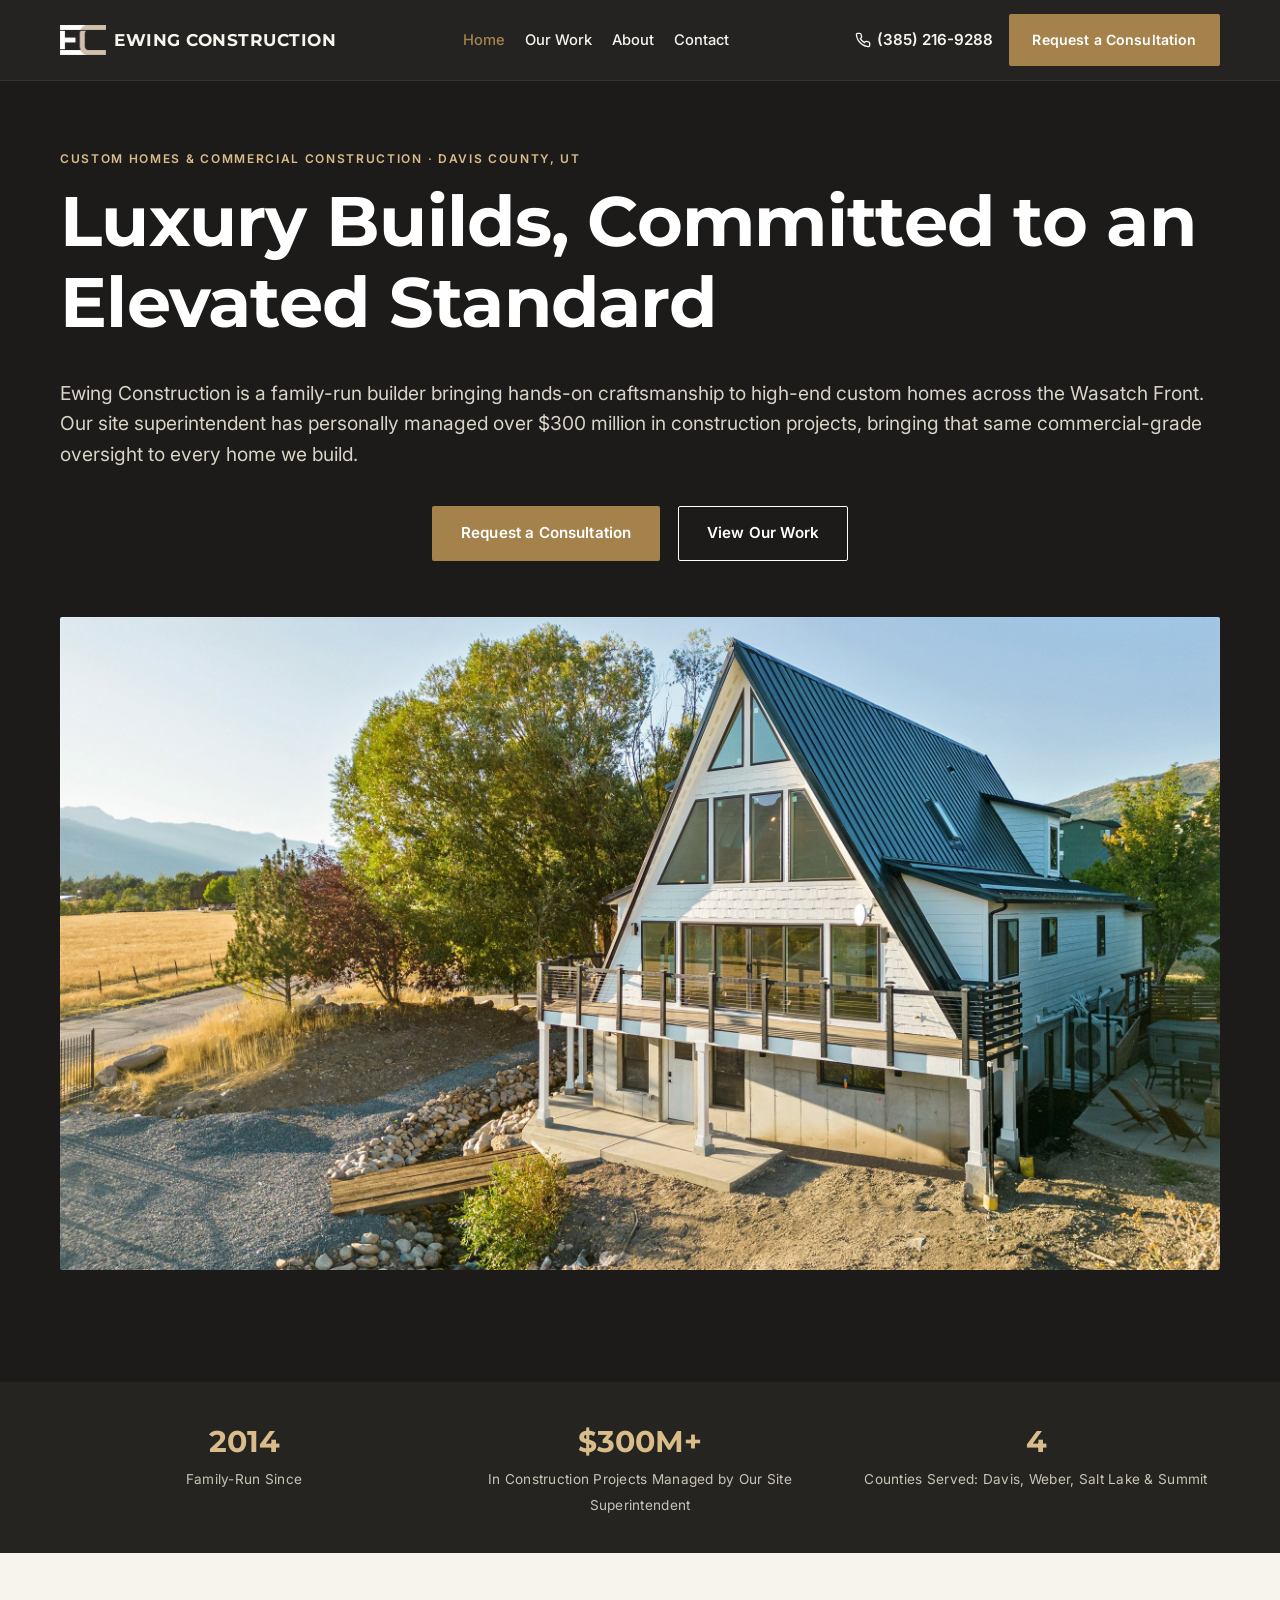
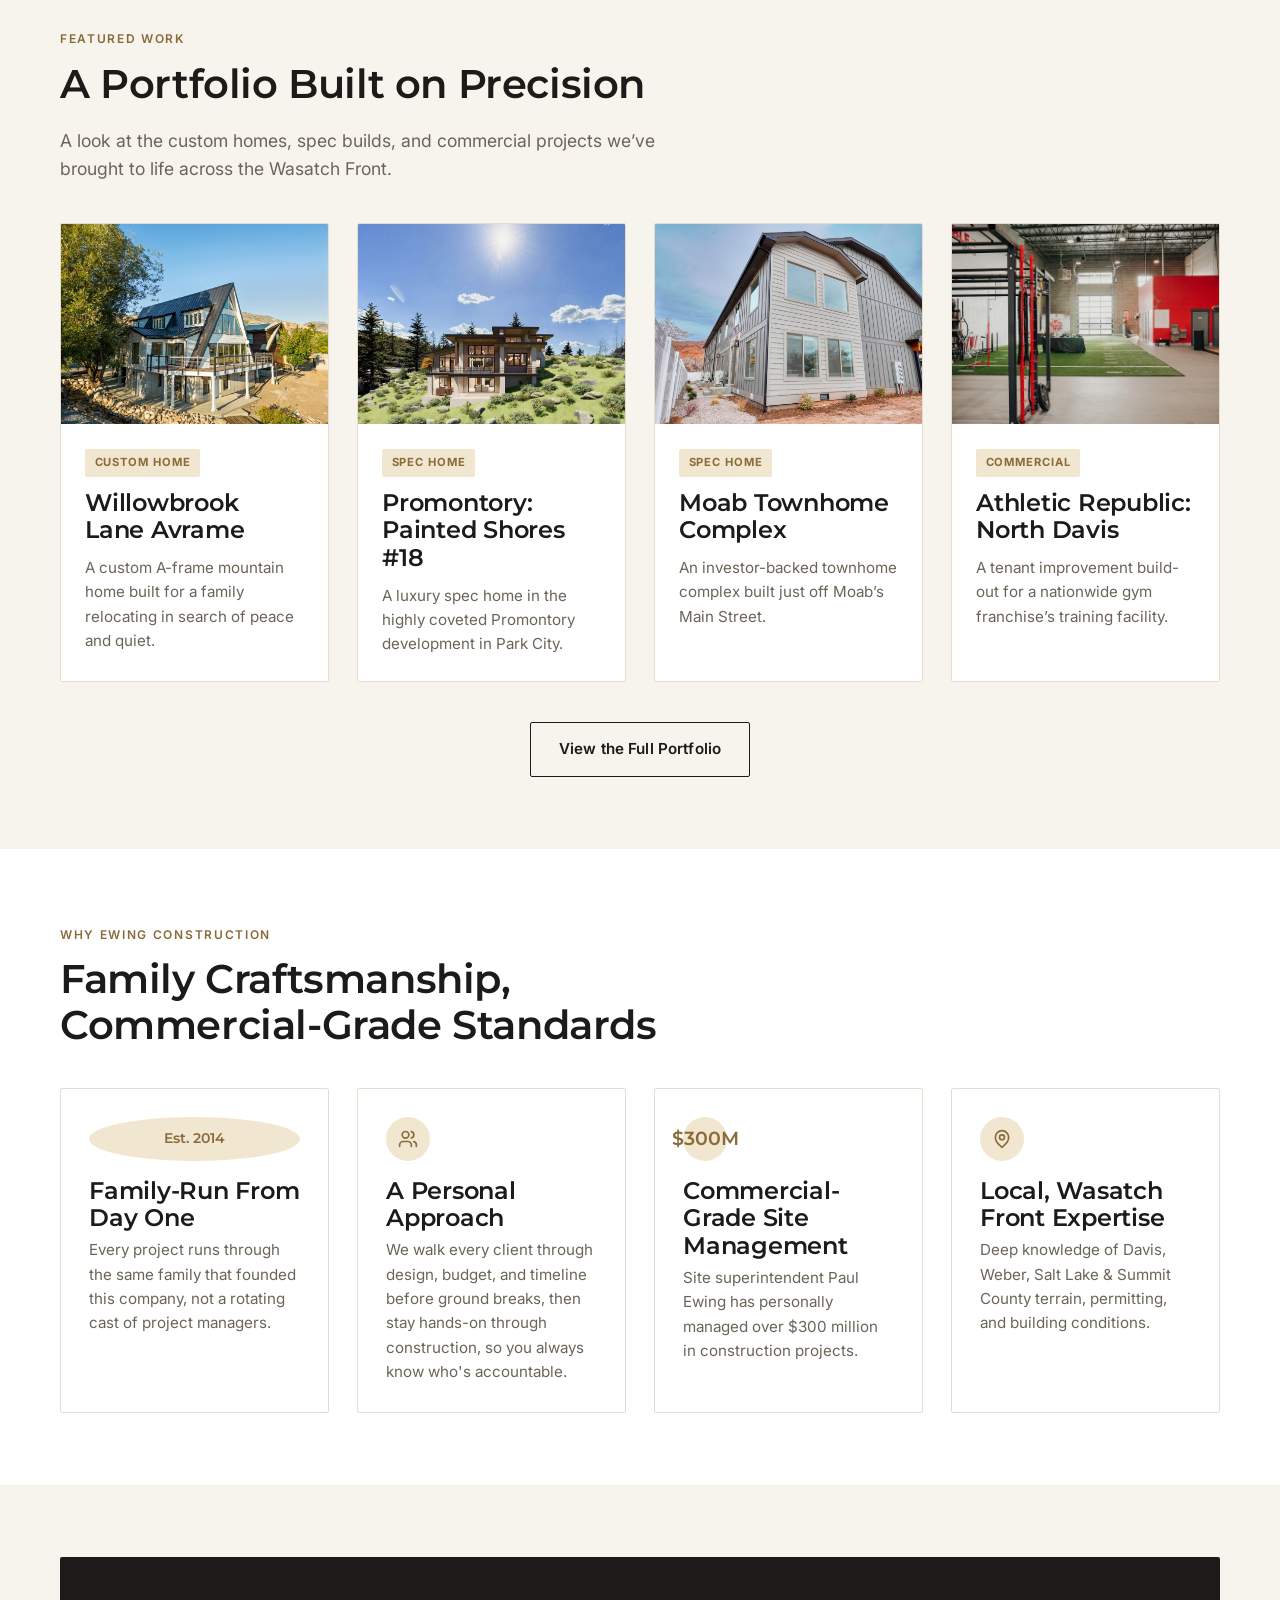
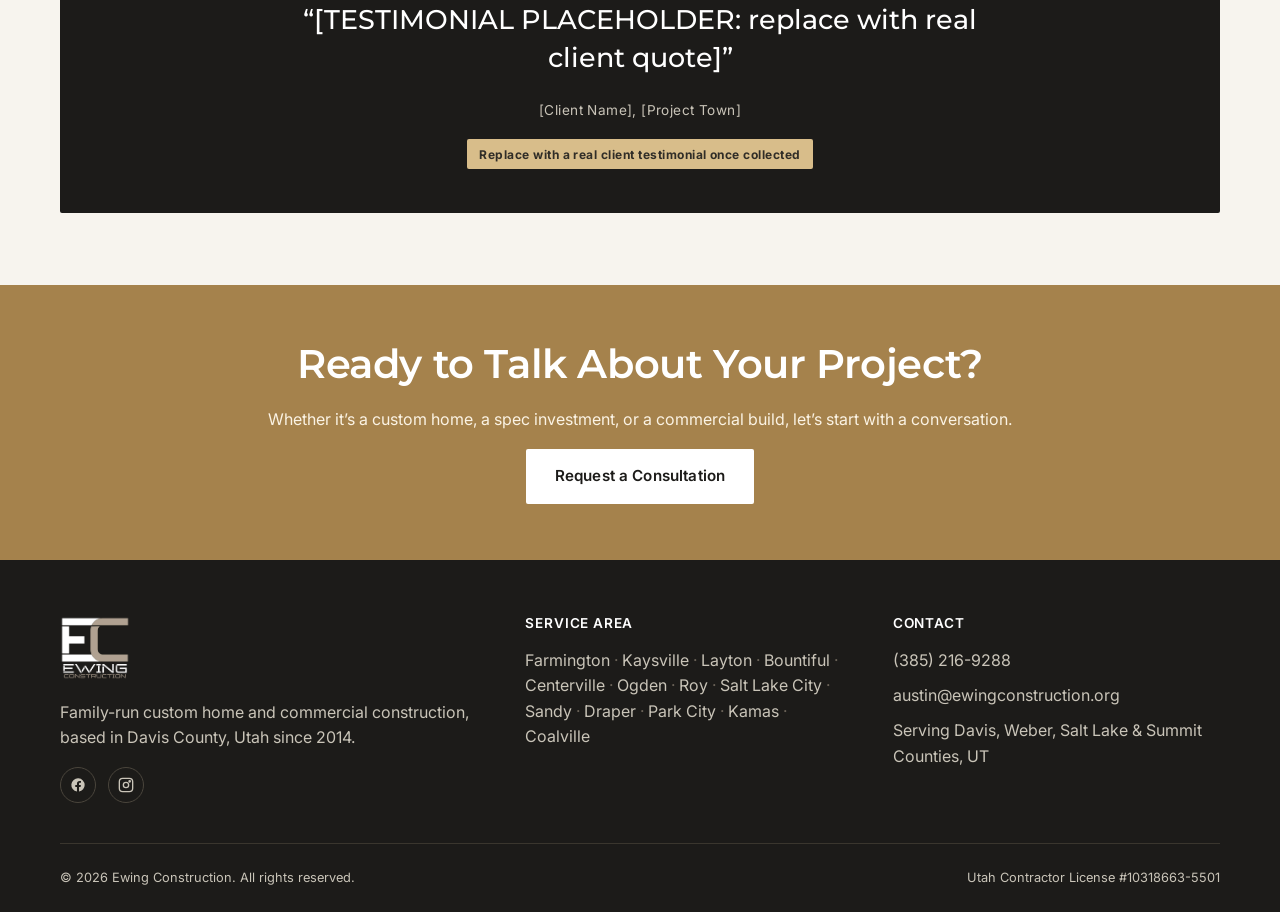
==== index.html @ c8178cc2 "Update homepage hero copy and "Why Ewing Construction" tile icons - Rewrite hero paragraph to lead w" ====
<!doctype html>
<html lang="en">
<head>
<meta charset="UTF-8">
<meta name="viewport" content="width=device-width, initial-scale=1.0">
<title>Custom Luxury Home Builder in Davis &amp; Summit County, UT | Ewing Construction</title>
<meta name="description" content="Ewing Construction is a family-run custom home and commercial builder serving Davis, Weber, Salt Lake &amp; Summit County, Utah. Led by Austin Ewing, with $300M+ in construction project management experience on our team.">
<link rel="icon" type="image/png" href="images/favicon-32.png">
<link rel="apple-touch-icon" href="images/apple-touch-icon.png">
<link rel="preconnect" href="https://fonts.googleapis.com">
<link rel="preconnect" href="https://fonts.gstatic.com" crossorigin>
<link href="https://fonts.googleapis.com/css2?family=Montserrat:wght@500;600;700&family=Inter:wght@400;500;600;700&display=swap" rel="stylesheet">
<link rel="stylesheet" href="css/style.css">
</head>
<body>

<header class="site-header">
  <div class="header-inner">
    <a href="index.html" class="logo"><span class="logo-icon"><img src="images/logo-icon-transparent.png" alt=""></span><span class="logo-text">EWING <span class="accent">CONSTRUCTION</span></span></a>
    <nav class="main-nav" aria-label="Primary">
      <ul>
        <li><a href="index.html" aria-current="page">Home</a></li>
        <li><a href="portfolio.html">Our Work</a></li>
        <li><a href="about.html">About</a></li>
        <li><a href="contact.html">Contact</a></li>
      </ul>
    </nav>
    <div class="header-actions">
      <a class="header-phone" href="tel:+13852169288">
        <svg width="16" height="16" viewBox="0 0 24 24" fill="none" stroke="currentColor" stroke-width="2"><path d="M22 16.92v3a2 2 0 0 1-2.18 2 19.79 19.79 0 0 1-8.63-3.07 19.5 19.5 0 0 1-6-6 19.79 19.79 0 0 1-3.07-8.67A2 2 0 0 1 4.11 2h3a2 2 0 0 1 2 1.72c.127.96.362 1.903.7 2.81a2 2 0 0 1-.45 2.11L8.09 9.91a16 16 0 0 0 6 6l1.27-1.27a2 2 0 0 1 2.11-.45c.907.338 1.85.573 2.81.7A2 2 0 0 1 22 16.92z"/></svg>
        (385) 216-9288
      </a>
      <a href="contact.html" class="btn btn-primary">Request a Consultation</a>
      <button class="nav-toggle" aria-label="Toggle menu" aria-expanded="false"><span></span></button>
    </div>
  </div>
  <nav class="mobile-nav" aria-label="Mobile">
    <a href="index.html">Home</a>
    <a href="portfolio.html">Our Work</a>
    <a href="about.html">About</a>
    <a href="contact.html">Contact</a>
    <a class="mobile-phone" href="tel:+13852169288">(385) 216-9288</a>
    <a href="contact.html" class="btn btn-primary btn-block">Request a Consultation</a>
  </nav>
</header>

<main>

  <!-- Hero -->
  <section class="hero" style="padding-top:0;">
    <div class="container hero-content">
      <span class="eyebrow">Custom Homes &amp; Commercial Construction · Davis County, UT</span>
      <h1>Luxury Builds, Committed to an Elevated Standard</h1>
      <p class="lede">Ewing Construction is a family-run builder bringing hands-on craftsmanship to high-end custom homes across the Wasatch Front. Our site superintendent has personally managed over $300 million in construction projects, bringing that same commercial-grade oversight to every home we build.</p>
      <div class="hero-ctas">
        <a href="contact.html" class="btn btn-primary">Request a Consultation</a>
        <a href="portfolio.html" class="btn btn-outline" style="color:#fff;">View Our Work</a>
      </div>
    </div>
    <div class="container" style="padding-bottom:2.5rem;">
      <img class="hero-photo" src="images/hero-eden-avrame.jpg" alt="Custom Avrame A-frame mountain home at golden hour in Eden, Utah, built by Ewing Construction">
    </div>
  </section>

  <!-- Trust bar -->
  <section class="trust-bar" style="padding:2.25rem 0;">
    <div class="container trust-grid">
      <div class="trust-item">
        <span class="num">2014</span>
        <span class="label">Family-Run Since</span>
      </div>
      <div class="trust-item">
        <span class="num">$300M+</span>
        <span class="label">In Construction Projects Managed by Our Site Superintendent</span>
      </div>
      <div class="trust-item">
        <span class="num">4</span>
        <span class="label">Counties Served: Davis, Weber, Salt Lake &amp; Summit</span>
      </div>
    </div>
  </section>

  <!-- Featured Portfolio -->
  <section>
    <div class="container">
      <div class="section-head">
        <span class="eyebrow">Featured Work</span>
        <h2>A Portfolio Built on Precision</h2>
        <p class="lede">A look at the custom homes, spec builds, and commercial projects we&rsquo;ve brought to life across the Wasatch Front.</p>
      </div>
      <div class="grid grid-4">
        <article class="project-card">
          <img class="project-photo" src="images/portfolio/eden-avrame/cover.jpg" alt="Custom Avrame A-frame mountain home exterior in Eden, Utah">
          <div class="project-card-body">
            <span class="project-tag">Custom Home</span>
            <h3>Willowbrook Lane Avrame</h3>
            <p>A custom A-frame mountain home built for a family relocating in search of peace and quiet.</p>
          </div>
        </article>
        <article class="project-card">
          <img class="project-photo" src="images/portfolio/painted-shores/cover.jpg" alt="Luxury spec home exterior rendering in the Promontory development, Park City, Utah">
          <div class="project-card-body">
            <span class="project-tag">Spec Home</span>
            <h3>Promontory: Painted Shores #18</h3>
            <p>A luxury spec home in the highly coveted Promontory development in Park City.</p>
          </div>
        </article>
        <article class="project-card">
          <img class="project-photo" src="images/portfolio/moab-townhomes/cover.jpg" alt="Moab Townhome Complex exterior with red rock backdrop in Moab, Utah">
          <div class="project-card-body">
            <span class="project-tag">Spec Home</span>
            <h3>Moab Townhome Complex</h3>
            <p>An investor-backed townhome complex built just off Moab&rsquo;s Main Street.</p>
          </div>
        </article>
        <article class="project-card">
          <img class="project-photo" src="images/portfolio/athletic-republic-north-davis/cover.jpg" alt="Athletic Republic North Davis indoor turf training field in Clearfield, Utah">
          <div class="project-card-body">
            <span class="project-tag">Commercial</span>
            <h3>Athletic Republic: North Davis</h3>
            <p>A tenant improvement build-out for a nationwide gym franchise&rsquo;s training facility.</p>
          </div>
        </article>
      </div>
      <div class="text-center" style="margin-top:2.5rem;">
        <a href="portfolio.html" class="btn btn-outline">View the Full Portfolio</a>
      </div>
    </div>
  </section>

  <!-- Why choose us -->
  <section class="section-alt">
    <div class="container">
      <div class="section-head">
        <span class="eyebrow">Why Ewing Construction</span>
        <h2>Family Craftsmanship, Commercial-Grade Standards</h2>
      </div>
      <div class="grid grid-4">
        <div class="feature-item">
          <div class="icon icon-pill">Est. 2014</div>
          <h3>Family-Run From Day One</h3>
          <p>Every project runs through the same family that founded this company, not a rotating cast of project managers.</p>
        </div>
        <div class="feature-item">
          <div class="icon"><svg width="20" height="20" viewBox="0 0 24 24" fill="none" stroke="currentColor" stroke-width="2" stroke-linecap="round" stroke-linejoin="round"><path d="M16 21v-2a4 4 0 0 0-4-4H6a4 4 0 0 0-4 4v2"/><circle cx="9" cy="7" r="4"/><path d="M22 21v-2a4 4 0 0 0-3-3.87"/><path d="M16 3.13a4 4 0 0 1 0 7.75"/></svg></div>
          <h3>A Personal Approach</h3>
          <p>We walk every client through design, budget, and timeline before ground breaks, then stay hands-on through construction, so you always know who's accountable.</p>
        </div>
        <div class="feature-item">
          <div class="icon">$300M</div>
          <h3>Commercial-Grade Site Management</h3>
          <p>Site superintendent Paul Ewing has personally managed over $300 million in construction projects.</p>
        </div>
        <div class="feature-item">
          <div class="icon"><svg width="20" height="20" viewBox="0 0 24 24" fill="none" stroke="currentColor" stroke-width="2" stroke-linecap="round" stroke-linejoin="round"><path d="M20 10c0 6-8 12-8 12s-8-6-8-12a8 8 0 0 1 16 0z"/><circle cx="12" cy="10" r="3"/></svg></div>
          <h3>Local, Wasatch Front Expertise</h3>
          <p>Deep knowledge of Davis, Weber, Salt Lake &amp; Summit County terrain, permitting, and building conditions.</p>
        </div>
      </div>
    </div>
  </section>

  <!-- Testimonial -->
  <section>
    <div class="container">
      <div class="testimonial">
        <blockquote>&ldquo;[TESTIMONIAL PLACEHOLDER: replace with real client quote]&rdquo;</blockquote>
        <cite>[Client Name], [Project Town]</cite>
        <div><span class="placeholder-note">Replace with a real client testimonial once collected</span></div>
      </div>
    </div>
  </section>

  <!-- CTA band -->
  <section class="cta-band">
    <div class="container">
      <h2>Ready to Talk About Your Project?</h2>
      <p>Whether it&rsquo;s a custom home, a spec investment, or a commercial build, let&rsquo;s start with a conversation.</p>
      <a href="contact.html" class="btn btn-light">Request a Consultation</a>
    </div>
  </section>

</main>

<footer class="site-footer">
  <div class="container">
    <div class="footer-grid">
      <div>
        <a href="index.html" class="footer-logo footer-logo-img"><img src="images/logo-transparent.png" alt="Ewing Construction"></a>
        <p>Family-run custom home and commercial construction, based in Davis County, Utah since 2014.</p>
        <!-- PLACEHOLDER: replace # with real social profile URLs -->
        <div class="footer-social">
          <a href="#" aria-label="Ewing Construction on Facebook">
            <svg width="16" height="16" viewBox="0 0 24 24" fill="currentColor"><path d="M22 12a10 10 0 1 0-11.56 9.88v-6.99H7.9V12h2.54V9.8c0-2.5 1.49-3.89 3.78-3.89 1.1 0 2.24.2 2.24.2v2.46h-1.26c-1.24 0-1.63.77-1.63 1.56V12h2.78l-.44 2.89h-2.34v6.99A10 10 0 0 0 22 12z"/></svg>
          </a>
          <a href="#" aria-label="Ewing Construction on Instagram">
            <svg width="16" height="16" viewBox="0 0 24 24" fill="none" stroke="currentColor" stroke-width="2"><rect x="2" y="2" width="20" height="20" rx="5"/><circle cx="12" cy="12" r="4"/><circle cx="17.5" cy="6.5" r="1"/></svg>
          </a>
        </div>
      </div>
      <div>
        <h4>Service Area</h4>
        <ul class="footer-service-areas">
          <li>Farmington</li><li>Kaysville</li><li>Layton</li><li>Bountiful</li><li>Centerville</li><li>Ogden</li><li>Roy</li><li>Salt Lake City</li><li>Sandy</li><li>Draper</li><li>Park City</li><li>Kamas</li><li>Coalville</li>
        </ul>
      </div>
      <div>
        <h4>Contact</h4>
        <ul class="footer-links">
          <li><a href="tel:+13852169288">(385) 216-9288</a></li>
          <li><a href="mailto:austin@ewingconstruction.org">austin@ewingconstruction.org</a></li>
          <li>Serving Davis, Weber, Salt Lake &amp; Summit Counties, UT</li>
        </ul>
      </div>
    </div>
    <div class="footer-bottom">
      <span>&copy; <span data-current-year>2026</span> Ewing Construction. All rights reserved.</span>
      <span>Utah Contractor License #10318663-5501</span>
    </div>
  </div>
</footer>

<script src="js/main.js"></script>
</body>
</html>
---- css/style.css ----
/* ==========================================================================
   Ewing Construction: Shared Stylesheet
   Mobile-first, no framework, CSS custom properties for theming.
   ========================================================================== */

:root {
  --color-charcoal: #1c1b19;
  --color-charcoal-soft: #262420;
  --color-cream: #f7f4ee;
  --color-cream-dark: #efe9df;
  --color-white: #ffffff;
  --color-text: #2b2a26;
  --color-text-light: #6b6459;
  --color-accent: #a5824c;
  --color-accent-dark: #8a6b3a;
  --color-border: #e3ddd0;

  --font-display: "Montserrat", -apple-system, BlinkMacSystemFont, "Segoe UI", sans-serif;
  --font-body: "Inter", -apple-system, BlinkMacSystemFont, "Segoe UI", sans-serif;

  --max-width: 1200px;
  --radius: 2px;
  --shadow-sm: 0 1px 3px rgba(28, 27, 25, 0.08);
  --shadow-md: 0 8px 24px rgba(28, 27, 25, 0.12);
  --transition: 200ms ease;
}

/* ---- Reset ---- */
*, *::before, *::after { box-sizing: border-box; }
html { scroll-behavior: smooth; }
body {
  margin: 0;
  font-family: var(--font-body);
  color: var(--color-text);
  background: var(--color-cream);
  line-height: 1.6;
  -webkit-font-smoothing: antialiased;
}
img { max-width: 100%; display: block; }
a { color: inherit; text-decoration: none; }
ul { margin: 0; padding: 0; list-style: none; }
h1, h2, h3, h4 {
  font-family: var(--font-display);
  font-weight: 600;
  line-height: 1.15;
  margin: 0 0 0.5em;
  color: var(--color-charcoal);
  letter-spacing: -0.01em;
}
h1 { font-size: clamp(2.1rem, 5vw + 1rem, 3.6rem); font-weight: 700; }
h2 { font-size: clamp(1.7rem, 3vw + 1rem, 2.5rem); }
h3 { font-size: clamp(1.2rem, 1.5vw + 1rem, 1.5rem); }
p { margin: 0 0 1em; }
.container {
  max-width: var(--max-width);
  margin: 0 auto;
  padding: 0 1.25rem;
}
section { padding: 4.5rem 0; }
@media (max-width: 640px) {
  section { padding: 3rem 0; }
}
.eyebrow {
  display: inline-block;
  font-family: var(--font-body);
  font-size: 0.75rem;
  font-weight: 600;
  letter-spacing: 0.14em;
  text-transform: uppercase;
  color: var(--color-accent-dark);
  margin-bottom: 0.75rem;
}
.section-head { max-width: 640px; margin-bottom: 2.5rem; }
.section-head.center { margin-left: auto; margin-right: auto; text-align: center; }
.lede { font-size: 1.1rem; color: var(--color-text-light); }

/* ---- Buttons ---- */
.btn {
  display: inline-flex;
  align-items: center;
  justify-content: center;
  gap: 0.5rem;
  padding: 0.9rem 1.75rem;
  border-radius: var(--radius);
  font-family: var(--font-body);
  font-weight: 600;
  font-size: 0.95rem;
  letter-spacing: 0.01em;
  border: 1px solid transparent;
  cursor: pointer;
  white-space: nowrap;
  transition: background var(--transition), color var(--transition), border-color var(--transition), transform var(--transition);
}
.btn-primary {
  background: var(--color-accent);
  color: var(--color-white);
}
.btn-primary:hover { background: var(--color-accent-dark); }
.btn-outline {
  background: transparent;
  border-color: currentColor;
  color: var(--color-charcoal);
}
.btn-outline:hover { background: var(--color-charcoal); color: var(--color-white); }
.btn-light {
  background: var(--color-white);
  color: var(--color-charcoal);
}
.btn-light:hover { background: var(--color-cream-dark); }
.btn-block { width: 100%; }

/* ---- Header ---- */
.site-header {
  position: sticky;
  top: 0;
  z-index: 100;
  background: rgba(28, 27, 25, 0.96);
  backdrop-filter: saturate(140%) blur(6px);
  border-bottom: 1px solid rgba(255, 255, 255, 0.08);
  transition: box-shadow var(--transition);
}
.site-header.is-scrolled { box-shadow: var(--shadow-sm); }
.header-inner {
  display: flex;
  align-items: center;
  justify-content: space-between;
  gap: 1rem;
  padding: 0.9rem 1.25rem;
  max-width: var(--max-width);
  margin: 0 auto;
}
.logo {
  display: inline-flex;
  align-items: center;
  gap: 0.4rem;
  white-space: nowrap;
  flex-shrink: 0;
  min-width: 0;
}
.logo-icon {
  display: inline-flex;
  align-items: center;
  line-height: 0;
  flex-shrink: 0;
}
.logo-icon img {
  height: 24px;
  width: auto;
  display: block;
}
.logo-text {
  font-family: var(--font-display);
  font-weight: 700;
  font-size: 0.82rem;
  letter-spacing: 0.02em;
  text-transform: uppercase;
  color: var(--color-cream);
}
.logo-text .accent { color: inherit; }
@media (min-width: 400px) {
  .logo { gap: 0.55rem; }
  .logo-icon img { height: 28px; }
  .logo-text { font-size: 0.98rem; letter-spacing: 0.03em; }
}
@media (min-width: 640px) {
  .logo-icon img { height: 30px; }
  .logo-text { font-size: 1.05rem; }
}
.footer-logo-img {
  display: inline-block;
  margin-bottom: 0.75rem;
}
.footer-logo-img img {
  height: 64px;
  width: auto;
  display: block;
}
.main-nav {
  display: none;
  flex-shrink: 0;
}
.main-nav ul { display: flex; gap: 1.25rem; }
.main-nav a {
  font-size: 0.92rem;
  font-weight: 500;
  color: var(--color-cream);
  position: relative;
  padding: 0.25rem 0;
  white-space: nowrap;
}
.main-nav a:hover, .main-nav a[aria-current="page"] { color: var(--color-accent); }
.header-actions {
  display: flex;
  align-items: center;
  gap: 1rem;
  flex-shrink: 0;
}
.header-actions > .btn {
  display: none;
  padding: 0.85rem 1.4rem;
  font-size: 0.88rem;
}
.header-phone {
  display: none;
  align-items: center;
  gap: 0.4rem;
  font-weight: 600;
  font-size: 0.95rem;
  color: var(--color-cream);
  white-space: nowrap;
}
.header-phone svg { flex-shrink: 0; }
.nav-toggle {
  display: inline-flex;
  align-items: center;
  justify-content: center;
  width: 42px;
  height: 42px;
  border: 1px solid rgba(255, 255, 255, 0.2);
  background: transparent;
  border-radius: var(--radius);
  cursor: pointer;
}
.nav-toggle span,
.nav-toggle span::before,
.nav-toggle span::after {
  display: block;
  width: 18px;
  height: 2px;
  background: var(--color-cream);
  position: relative;
  transition: transform var(--transition);
}
.nav-toggle span::before,
.nav-toggle span::after { content: ""; position: absolute; }
.nav-toggle span::before { top: -6px; }
.nav-toggle span::after { top: 6px; }

.mobile-nav {
  display: none;
  flex-direction: column;
  border-top: 1px solid rgba(255, 255, 255, 0.08);
  background: var(--color-charcoal);
}
.mobile-nav.is-open { display: flex; }
.mobile-nav a {
  display: block;
  padding: 1rem 1.25rem;
  border-bottom: 1px solid rgba(255, 255, 255, 0.08);
  font-weight: 500;
  color: var(--color-cream);
}
.mobile-nav .mobile-phone {
  padding: 1rem 1.25rem;
  font-weight: 700;
  color: var(--color-accent);
}
.mobile-nav .btn { margin: 1rem 1.25rem; width: calc(100% - 2.5rem); }

@media (min-width: 1280px) {
  .main-nav { display: block; }
  .header-phone { display: inline-flex; }
  .header-actions > .btn { display: inline-flex; }
  .nav-toggle { display: none; }
  .mobile-nav { display: none !important; }
}

/* ---- Hero ---- */
.hero {
  position: relative;
  background: var(--color-charcoal);
  color: var(--color-white);
}
.hero-media {
  position: relative;
}
.hero-content {
  padding: 4rem 1.25rem 3.5rem;
}
.hero .eyebrow { color: #d8bd8a; }
.hero h1 { color: var(--color-white); font-size: clamp(2.4rem, 6vw + 1rem, 4.4rem); }
.hero .lede { color: #d9d4c8; font-size: 1.2rem; }
.hero-ctas {
  display: flex;
  flex-wrap: wrap;
  justify-content: center;
  gap: 1.1rem;
  margin-top: 2.25rem;
}

/* ---- Placeholder image blocks ---- */
.placeholder-img {
  position: relative;
  display: flex;
  align-items: center;
  justify-content: center;
  text-align: center;
  width: 100%;
  min-width: 0;
  background: repeating-linear-gradient(
    135deg,
    var(--color-cream-dark),
    var(--color-cream-dark) 10px,
    #e6dfd0 10px,
    #e6dfd0 20px
  );
  border: 1px dashed #b9ac8f;
  border-radius: var(--radius);
  color: #7a6f57;
  font-size: 0.85rem;
  font-weight: 600;
  padding: 1rem;
  line-height: 1.4;
}
.placeholder-img::before {
  content: "📷";
  display: block;
  font-size: 1.5rem;
  margin-bottom: 0.4rem;
}
.placeholder-img span { max-width: 22ch; }
.ph-16x9 { aspect-ratio: 16 / 9; }
.ph-4x3 { aspect-ratio: 4 / 3; }
.ph-1x1 { aspect-ratio: 1 / 1; }
.ph-3x4 { aspect-ratio: 3 / 4; }

/* ---- Real project photos (portfolio cards) ---- */
.project-photo {
  width: 100%;
  aspect-ratio: 4 / 3;
  object-fit: cover;
  display: block;
}
.project-photo-square {
  width: 100%;
  aspect-ratio: 1 / 1;
  object-fit: cover;
  display: block;
}
.hero-photo {
  width: 100%;
  aspect-ratio: 16 / 9;
  object-fit: cover;
  display: block;
  border-radius: var(--radius);
}
.hero .placeholder-img {
  border-color: #6b6459;
  background: repeating-linear-gradient(135deg, #262420, #262420 10px, #302d27 10px, #302d27 20px);
  color: #b9ac8f;
}

/* ---- Trust bar ---- */
.trust-bar {
  background: var(--color-charcoal-soft);
  color: var(--color-white);
  padding: 2.25rem 0;
}
.trust-grid {
  display: grid;
  grid-template-columns: 1fr;
  gap: 1.75rem;
  text-align: center;
}
.trust-item .num {
  font-family: var(--font-display);
  font-weight: 700;
  font-size: 1.9rem;
  color: #d8bd8a;
  display: block;
}
.trust-item .label {
  font-size: 0.85rem;
  color: #c9c4b8;
  letter-spacing: 0.02em;
}
@media (min-width: 720px) {
  .trust-grid { grid-template-columns: repeat(3, 1fr); }
}

/* ---- Cards / grids ---- */
.grid {
  display: grid;
  gap: 1.75rem;
  grid-template-columns: 1fr;
}
@media (min-width: 640px) {
  .grid-2 { grid-template-columns: repeat(2, 1fr); }
}
@media (min-width: 900px) {
  .grid-3 { grid-template-columns: repeat(3, 1fr); }
  .grid-4 { grid-template-columns: repeat(4, 1fr); }
}

.project-card {
  background: var(--color-white);
  border: 1px solid var(--color-border);
  border-radius: var(--radius);
  overflow: hidden;
  transition: transform var(--transition), box-shadow var(--transition);
}
.project-card:hover { transform: translateY(-3px); box-shadow: var(--shadow-md); }
.project-card-body { padding: 1.5rem; }
.project-tag {
  display: inline-block;
  font-size: 0.7rem;
  font-weight: 700;
  letter-spacing: 0.08em;
  text-transform: uppercase;
  color: var(--color-accent-dark);
  background: #f1e6cf;
  padding: 0.3rem 0.6rem;
  border-radius: var(--radius);
  margin-bottom: 0.75rem;
}
.project-meta {
  font-size: 0.85rem;
  color: var(--color-text-light);
  margin-bottom: 0.5rem;
}
.project-card p:last-child { margin-bottom: 0; color: var(--color-text-light); font-size: 0.95rem; }
.project-card a.card-link {
  margin-top: 1rem;
  display: inline-block;
  font-weight: 600;
  font-size: 0.9rem;
  color: var(--color-accent-dark);
}

/* ---- Why choose us ---- */
.feature-item {
  padding: 1.75rem;
  background: var(--color-white);
  border: 1px solid var(--color-border);
  border-radius: var(--radius);
}
.feature-item .icon {
  width: 44px;
  height: 44px;
  border-radius: 50%;
  background: #f1e6cf;
  color: var(--color-accent-dark);
  display: flex;
  align-items: center;
  justify-content: center;
  margin-bottom: 1rem;
  font-family: var(--font-display);
  font-weight: 600;
  font-size: 1.2rem;
}
.feature-item .icon.icon-pill {
  width: auto;
  min-width: 44px;
  padding: 0 0.75rem;
  font-size: 0.85rem;
  white-space: nowrap;
}
.feature-item h3 { margin-bottom: 0.4rem; }
.feature-item p { color: var(--color-text-light); margin: 0; font-size: 0.95rem; }

/* ---- Testimonial ---- */
.testimonial {
  background: var(--color-charcoal);
  color: var(--color-white);
  border-radius: var(--radius);
  padding: 2.75rem;
  text-align: center;
}
.testimonial blockquote {
  margin: 0 auto 1.25rem;
  max-width: 720px;
  font-family: var(--font-display);
  font-size: clamp(1.2rem, 2vw + 0.8rem, 1.7rem);
  font-weight: 500;
  line-height: 1.4;
}
.testimonial cite {
  font-style: normal;
  font-size: 0.85rem;
  color: #c9c4b8;
  letter-spacing: 0.03em;
}
.placeholder-note {
  display: inline-block;
  margin-top: 1rem;
  font-size: 0.75rem;
  font-weight: 700;
  letter-spacing: 0.04em;
  color: #302d27;
  background: #d8bd8a;
  padding: 0.35rem 0.75rem;
  border-radius: var(--radius);
}

/* ---- Section variants ---- */
.section-alt { background: var(--color-white); }
.section-dark {
  background: var(--color-charcoal);
  color: var(--color-white);
}
.section-dark h2, .section-dark h3 { color: var(--color-white); }
.section-dark p { color: #c9c4b8; }

/* ---- Two-column layout ---- */
.split {
  display: grid;
  gap: 2.5rem;
  align-items: center;
  grid-template-columns: 1fr;
}
@media (min-width: 900px) {
  .split { grid-template-columns: 1fr 1fr; }
  .split.reverse > *:first-child { order: 2; }
}

/* ---- Stat block (About / Commercial credential) ---- */
.credential-block {
  background: var(--color-white);
  border: 1px solid var(--color-border);
  border-left: 4px solid var(--color-accent);
  border-radius: var(--radius);
  padding: 1.75rem 2rem;
}
.credential-block .num {
  font-family: var(--font-display);
  font-weight: 700;
  font-size: 2.4rem;
  color: var(--color-accent-dark);
  display: block;
  line-height: 1;
  margin-bottom: 0.35rem;
}

.gallery-strip {
  display: grid;
  grid-template-columns: repeat(3, 1fr);
  gap: 0.6rem;
  margin-top: 1rem;
}

/* ---- Team ---- */
.team-card { text-align: center; }
.team-card .placeholder-img { border-radius: 50%; margin: 0 auto 1rem; max-width: 220px; }
.team-card h3 { margin-bottom: 0.15rem; }
.team-card .role {
  font-size: 0.85rem;
  font-weight: 600;
  letter-spacing: 0.04em;
  text-transform: uppercase;
  color: var(--color-accent-dark);
  margin-bottom: 0.75rem;
  display: block;
}

/* ---- Form ---- */
.form-wrap {
  background: var(--color-white);
  border: 1px solid var(--color-border);
  border-radius: var(--radius);
  padding: 2rem;
}
.form-row { margin-bottom: 1.25rem; }
.form-row label {
  display: block;
  font-weight: 600;
  font-size: 0.85rem;
  margin-bottom: 0.4rem;
}
.form-row input,
.form-row select,
.form-row textarea {
  width: 100%;
  padding: 0.8rem 0.9rem;
  border: 1px solid var(--color-border);
  border-radius: var(--radius);
  font-family: var(--font-body);
  font-size: 0.95rem;
  background: var(--color-cream);
  color: var(--color-text);
}
.form-row input:focus,
.form-row select:focus,
.form-row textarea:focus {
  outline: 2px solid var(--color-accent);
  outline-offset: 1px;
}
.form-row-2 {
  display: grid;
  gap: 1.25rem;
}
@media (min-width: 640px) {
  .form-row-2 { grid-template-columns: 1fr 1fr; }
}
.form-note {
  font-size: 0.85rem;
  color: var(--color-text-light);
  margin-top: 1rem;
}

/* ---- Contact form: type tabs, pill radios, timeline ---- */
.type-tabs {
  display: flex;
  flex-wrap: wrap;
  gap: 0.6rem;
  margin-bottom: 1.75rem;
}
.type-tab {
  flex: 1 1 140px;
  padding: 0.9rem 0.75rem;
  border: 1px solid var(--color-border);
  border-radius: var(--radius);
  background: var(--color-cream);
  color: var(--color-text);
  font-family: var(--font-body);
  font-weight: 600;
  font-size: 0.88rem;
  text-align: center;
  cursor: pointer;
  transition: background var(--transition), color var(--transition), border-color var(--transition);
}
.type-tab:hover { border-color: var(--color-accent); }
.type-tab.is-active {
  background: var(--color-charcoal);
  border-color: var(--color-charcoal);
  color: var(--color-white);
}
.form-conditional {
  padding-top: 0.25rem;
  margin-bottom: 0.25rem;
  border-top: 1px dashed var(--color-border);
}
.form-conditional[hidden] { display: none; }
.form-conditional .conditional-eyebrow {
  display: block;
  font-size: 0.75rem;
  font-weight: 700;
  letter-spacing: 0.06em;
  text-transform: uppercase;
  color: var(--color-accent-dark);
  margin: 1.1rem 0 0.9rem;
}

.pill-group {
  display: flex;
  flex-wrap: wrap;
  gap: 0.6rem;
}
.pill-option { position: relative; }
.pill-option input {
  position: absolute;
  opacity: 0;
  width: 1px;
  height: 1px;
  overflow: hidden;
}
.pill-option span {
  display: inline-flex;
  align-items: center;
  padding: 0.55rem 1.1rem;
  border: 1px solid var(--color-border);
  border-radius: 999px;
  background: var(--color-cream);
  font-size: 0.85rem;
  font-weight: 600;
  cursor: pointer;
  transition: background var(--transition), color var(--transition), border-color var(--transition);
}
.pill-option input:checked + span {
  background: var(--color-charcoal);
  border-color: var(--color-charcoal);
  color: var(--color-white);
}
.pill-option input:focus-visible + span {
  outline: 2px solid var(--color-accent);
  outline-offset: 2px;
}

.timeline-row {
  display: flex;
  flex-wrap: wrap;
  gap: 0.75rem;
}
.timeline-row select { flex: 1 1 130px; }
.not-sure-check {
  display: flex;
  align-items: center;
  gap: 0.5rem;
  margin-top: 0.65rem;
  font-size: 0.85rem;
  font-weight: 500;
  color: var(--color-text-light);
}
.not-sure-check input { width: 16px; height: 16px; accent-color: var(--color-accent); }
.contact-info-item {
  display: flex;
  gap: 0.9rem;
  margin-bottom: 1.5rem;
}
.contact-info-item .icon {
  width: 40px;
  height: 40px;
  flex-shrink: 0;
  border-radius: 50%;
  background: #f1e6cf;
  color: var(--color-accent-dark);
  display: flex;
  align-items: center;
  justify-content: center;
}
.contact-info-item h3 { margin-bottom: 0.2rem; font-size: 1.05rem; }
.contact-info-item p { margin: 0; color: var(--color-text-light); font-size: 0.95rem; }

/* ---- Footer ---- */
.site-footer {
  background: var(--color-charcoal);
  color: #c9c4b8;
  padding: 3.5rem 0 1.5rem;
}
.footer-grid {
  display: grid;
  gap: 2.5rem;
  grid-template-columns: 1fr;
  margin-bottom: 2.5rem;
}
@media (min-width: 720px) {
  .footer-grid { grid-template-columns: 1.3fr 1fr 1fr; }
}
.footer-logo {
  font-family: var(--font-display);
  font-size: 1.3rem;
  color: var(--color-white);
  margin-bottom: 0.75rem;
  display: inline-block;
}
.site-footer h4 {
  color: var(--color-white);
  font-family: var(--font-body);
  font-size: 0.85rem;
  letter-spacing: 0.06em;
  text-transform: uppercase;
  margin-bottom: 1rem;
}
.site-footer a:hover { color: var(--color-white); }
.footer-service-areas li {
  display: inline;
}
.footer-service-areas li:not(:last-child)::after {
  content: " · ";
  color: #6b6459;
}
.footer-links li { margin-bottom: 0.6rem; }
.footer-social {
  display: flex;
  gap: 0.75rem;
  margin-top: 1rem;
}
.footer-social a {
  width: 36px;
  height: 36px;
  border: 1px solid #4a453c;
  border-radius: 50%;
  display: flex;
  align-items: center;
  justify-content: center;
}
.footer-bottom {
  border-top: 1px solid #3a362e;
  padding-top: 1.5rem;
  font-size: 0.8rem;
  display: flex;
  flex-wrap: wrap;
  gap: 0.75rem 1.5rem;
  justify-content: space-between;
}

/* ---- Page hero (interior pages) ---- */
.page-hero {
  background: var(--color-charcoal);
  color: var(--color-white);
  padding: 3.5rem 0 2.75rem;
}
.page-hero .eyebrow { color: #d8bd8a; }
.page-hero h1 { color: var(--color-white); margin-bottom: 0.6rem; }
.page-hero p { color: #d9d4c8; max-width: 640px; margin: 0; }

/* ---- Utility ---- */
.text-center { text-align: center; }
.mt-0 { margin-top: 0; }
.visually-hidden {
  position: absolute;
  width: 1px; height: 1px;
  overflow: hidden;
  clip: rect(0 0 0 0);
  white-space: nowrap;
}
.cta-band {
  background: var(--color-accent);
  color: var(--color-white);
  text-align: center;
  padding: 3.5rem 0;
}
.cta-band h2 { color: var(--color-white); }
.cta-band p { color: #fbf3e4; }
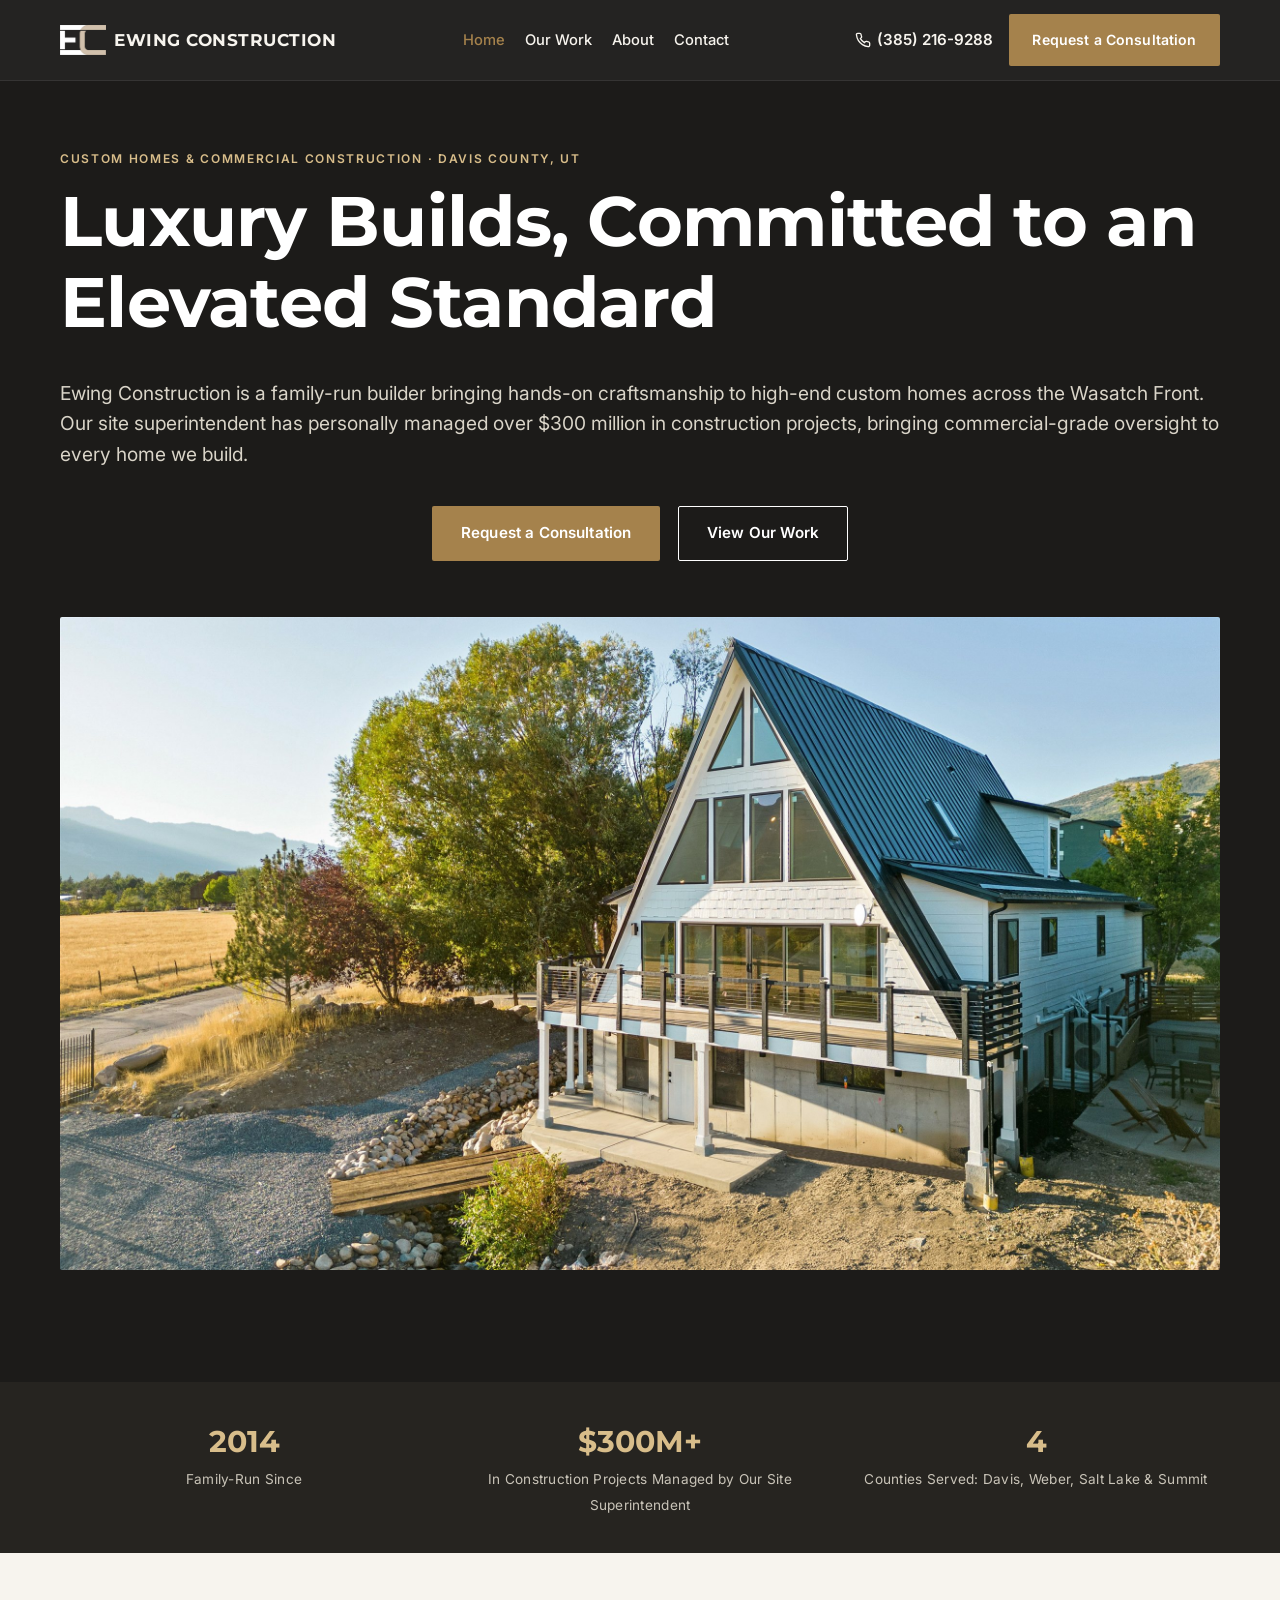
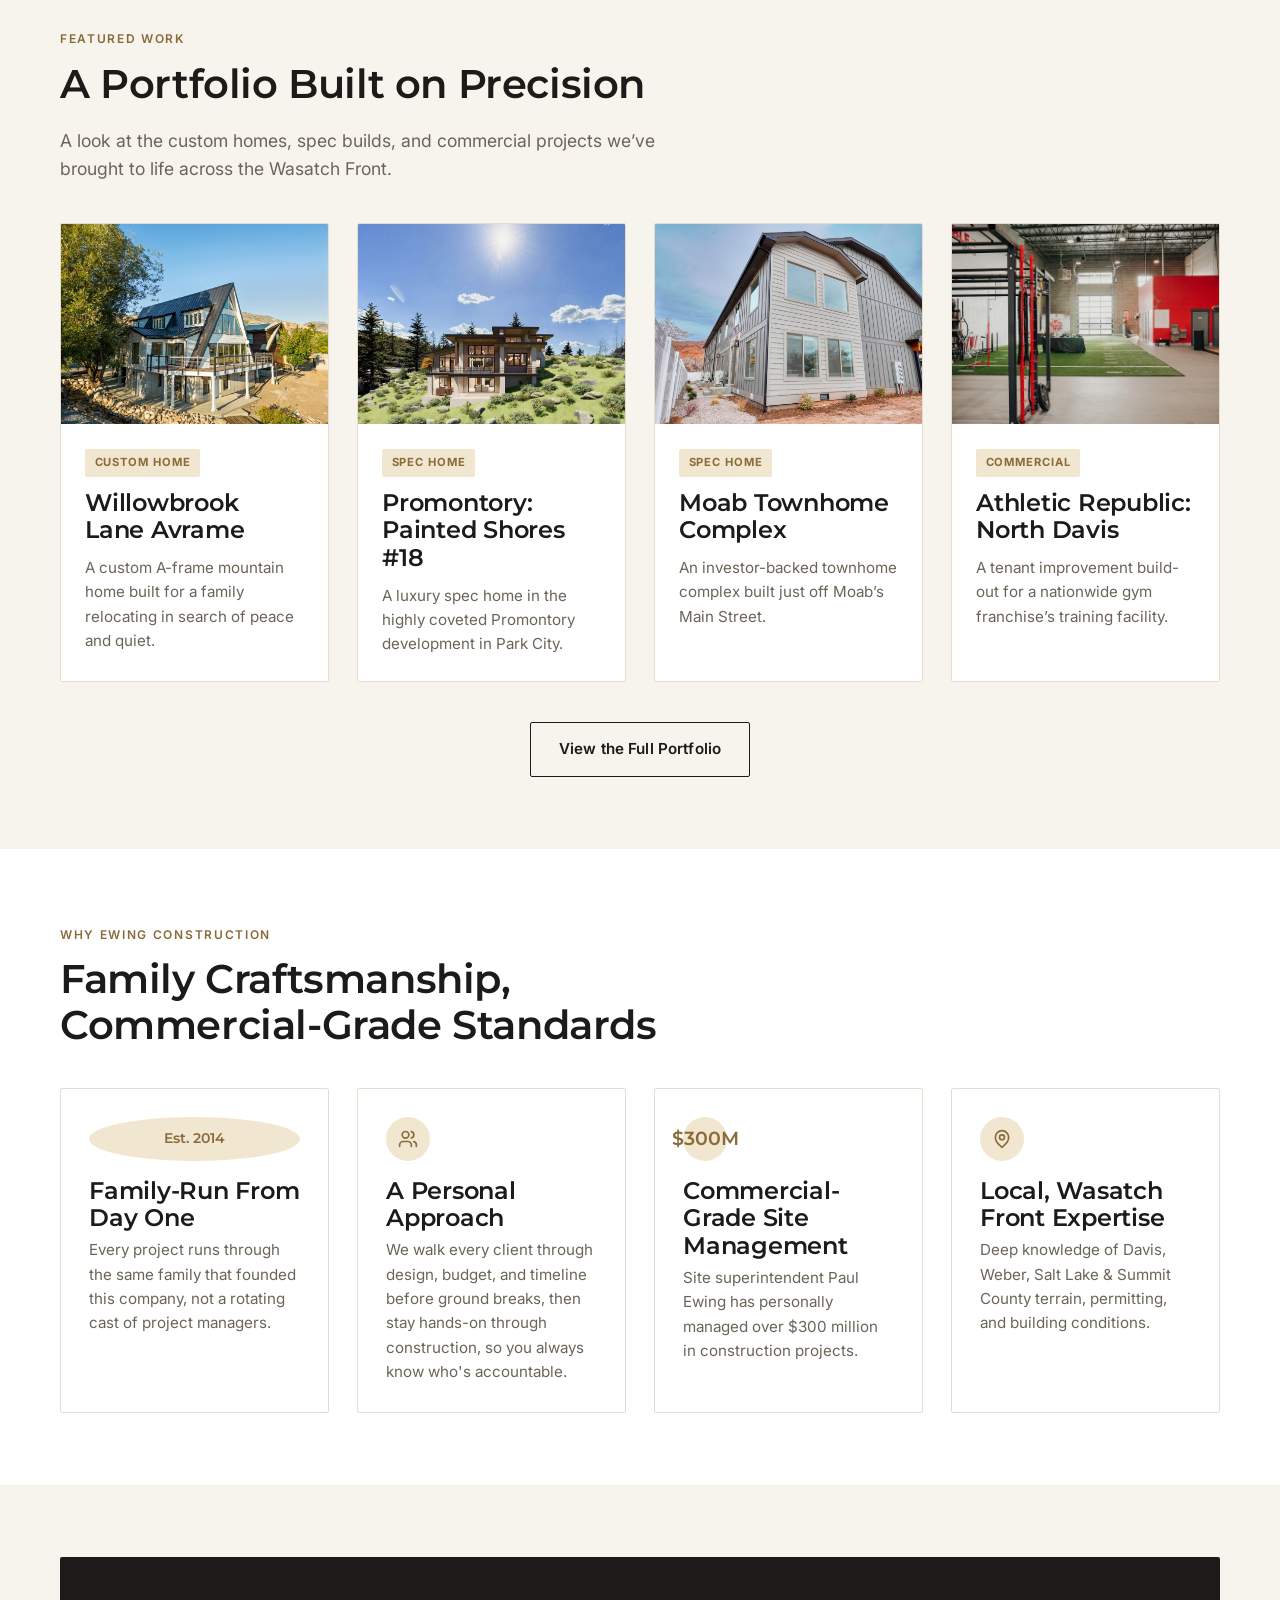
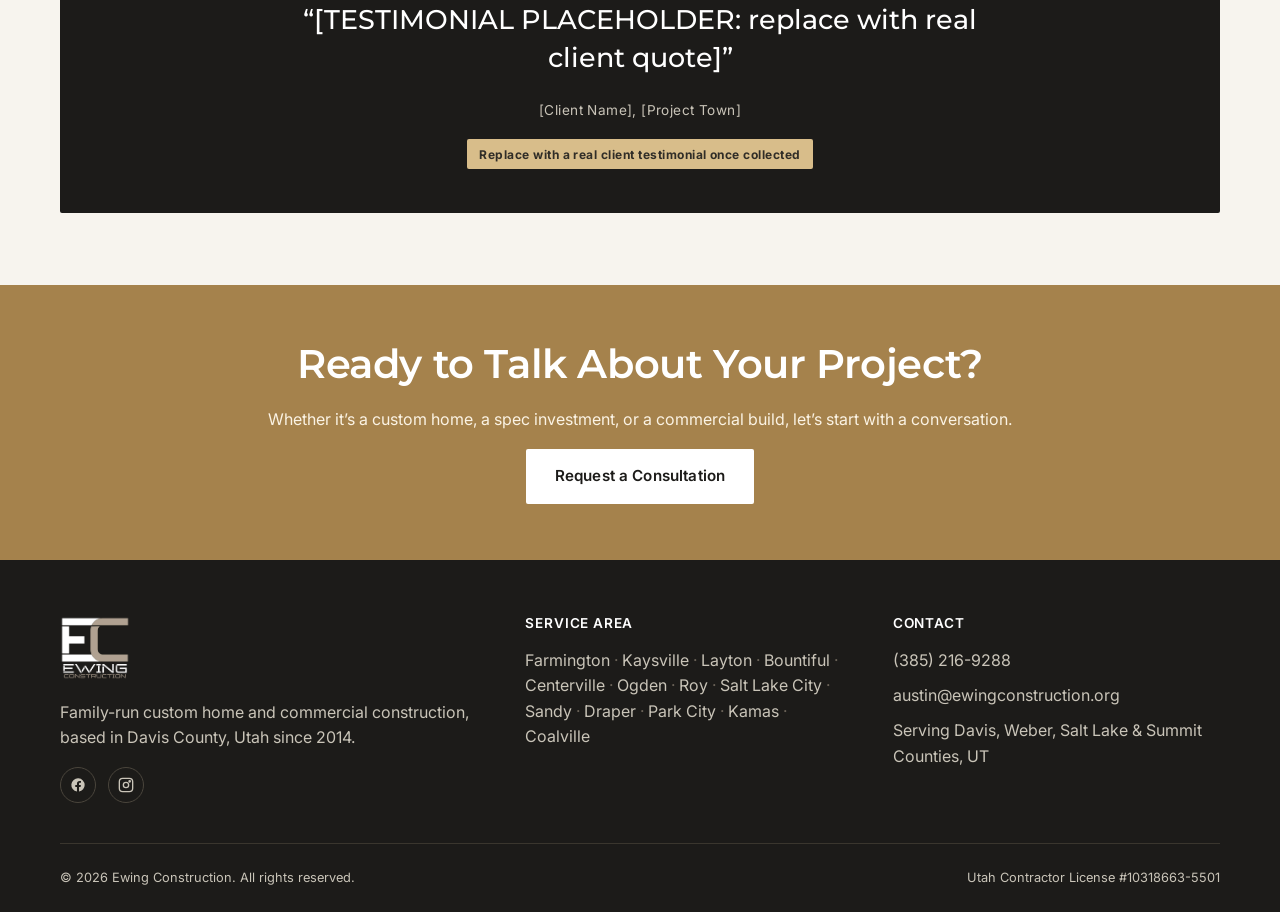
==== commit bbf6ae31: "Update homepage/about copy, harden contact honeypot, redesign portfolio badges Rewrites About page's" ====
--- a/index.html
+++ b/index.html
@@ -51,7 +51,7 @@
     <div class="container hero-content">
       <span class="eyebrow">Custom Homes &amp; Commercial Construction · Davis County, UT</span>
       <h1>Luxury Builds, Committed to an Elevated Standard</h1>
-      <p class="lede">Ewing Construction is a family-run builder bringing hands-on craftsmanship to high-end custom homes across the Wasatch Front. Our site superintendent has personally managed over $300 million in construction projects, bringing that same commercial-grade oversight to every home we build.</p>
+      <p class="lede">Ewing Construction is a family-run builder bringing hands-on craftsmanship to high-end custom homes across the Wasatch Front. Our site superintendent has personally managed over $300 million in construction projects, bringing commercial-grade oversight to every home we build.</p>
       <div class="hero-ctas">
         <a href="contact.html" class="btn btn-primary">Request a Consultation</a>
         <a href="portfolio.html" class="btn btn-outline" style="color:#fff;">View Our Work</a>
--- a/css/style.css
+++ b/css/style.css
@@ -413,6 +413,27 @@
   border-radius: var(--radius);
   margin-bottom: 0.75rem;
 }
+.project-photo-wrap { position: relative; }
+.project-photo-wrap::before {
+  content: "";
+  position: absolute;
+  top: 0; left: 0; right: 0;
+  height: 55%;
+  background: linear-gradient(to bottom, rgba(0, 0, 0, 0.45), rgba(0, 0, 0, 0));
+  pointer-events: none;
+}
+.project-tag-overlay {
+  position: absolute;
+  top: 1rem;
+  left: 1rem;
+  font-family: "Space Grotesk", var(--font-body);
+  font-size: 0.75rem;
+  font-weight: 600;
+  letter-spacing: 0.12em;
+  text-transform: uppercase;
+  color: #fdfcfa;
+  text-shadow: 0 1px 4px rgba(0, 0, 0, 0.45);
+}
 .project-meta {
   font-size: 0.85rem;
   color: var(--color-text-light);
@@ -787,11 +808,15 @@
 .text-center { text-align: center; }
 .mt-0 { margin-top: 0; }
 .visually-hidden {
-  position: absolute;
-  width: 1px; height: 1px;
-  overflow: hidden;
-  clip: rect(0 0 0 0);
-  white-space: nowrap;
+  position: absolute !important;
+  width: 1px !important;
+  height: 1px !important;
+  padding: 0 !important;
+  margin: -1px !important;
+  overflow: hidden !important;
+  clip: rect(0, 0, 0, 0) !important;
+  white-space: nowrap !important;
+  border: 0 !important;
 }
 .cta-band {
   background: var(--color-accent);
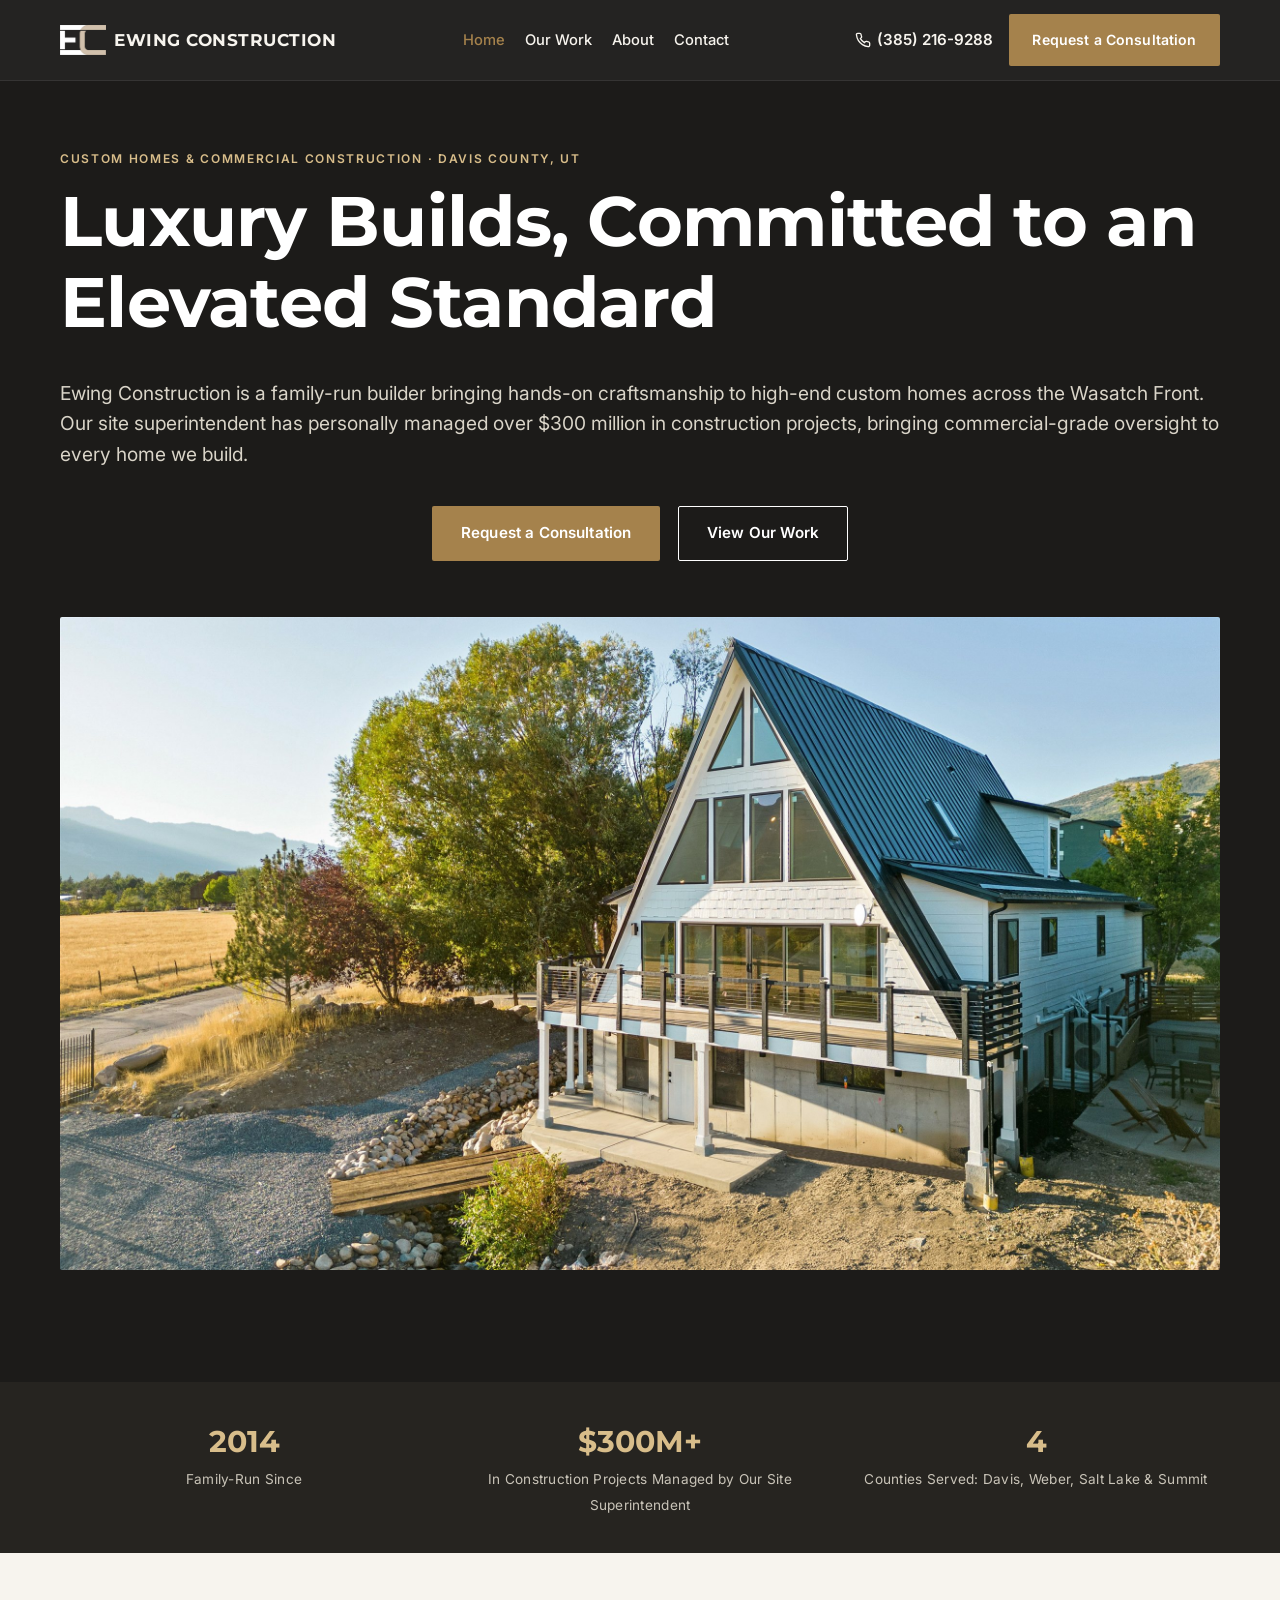
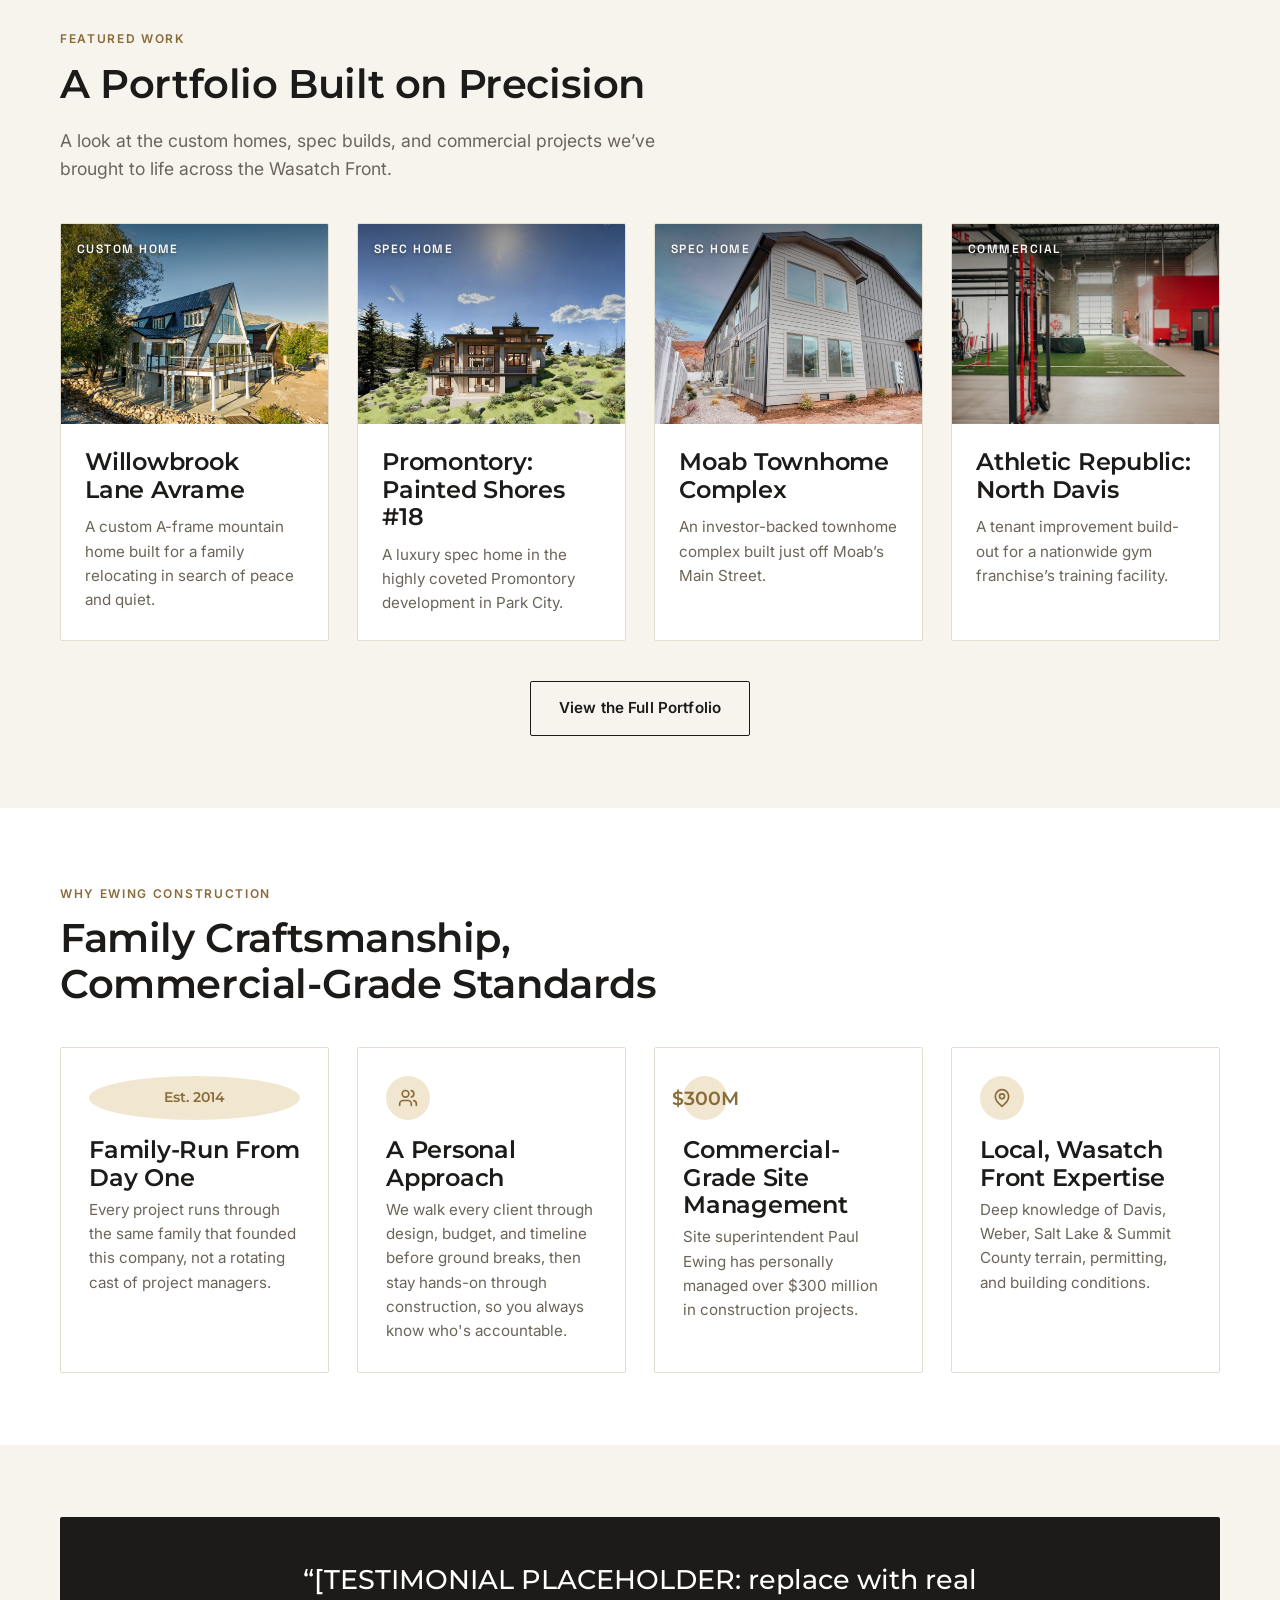
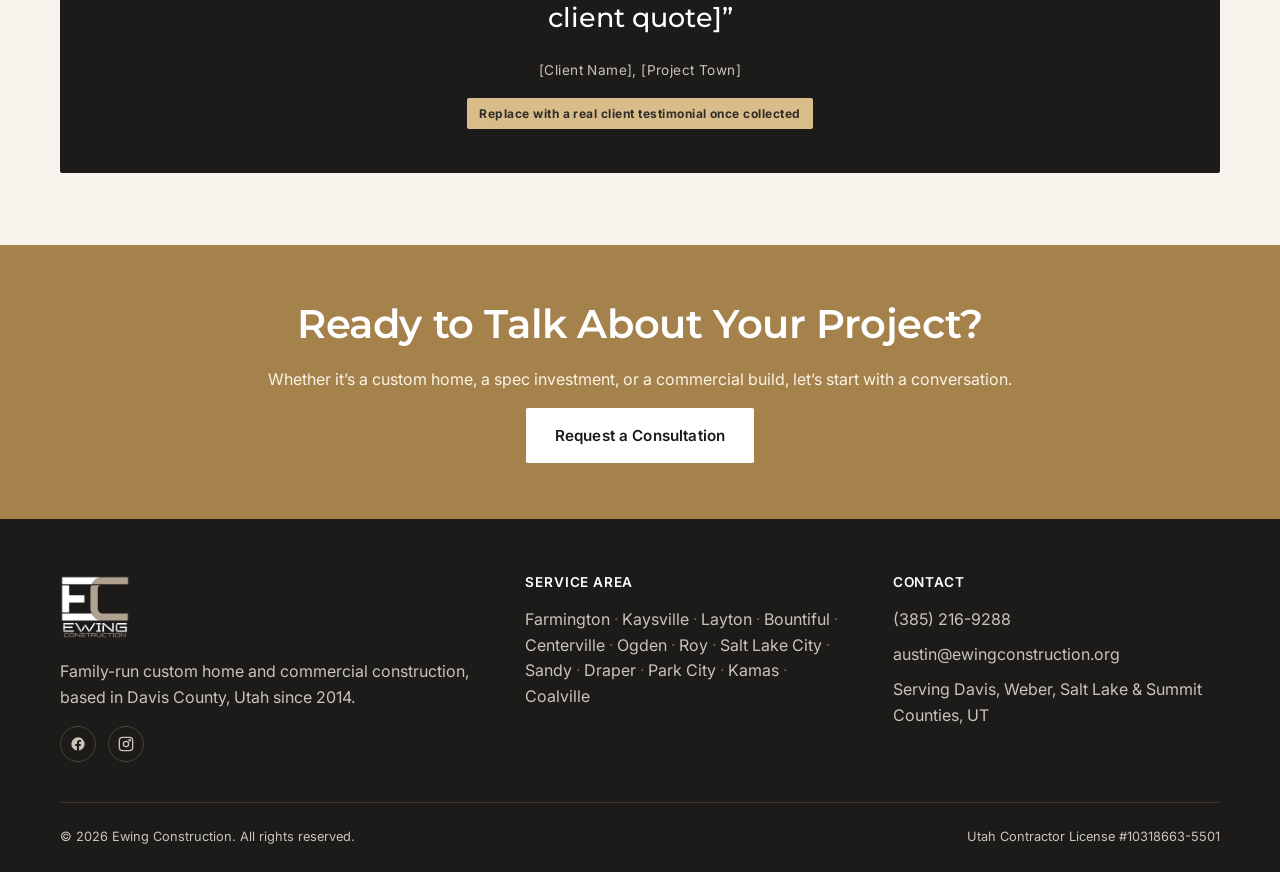
==== commit 0d6c6fc2: "Redesign homepage Featured Work badges to match portfolio overlay style Replaces the rounded pill ca" ====
--- a/index.html
+++ b/index.html
@@ -9,7 +9,7 @@
 <link rel="apple-touch-icon" href="images/apple-touch-icon.png">
 <link rel="preconnect" href="https://fonts.googleapis.com">
 <link rel="preconnect" href="https://fonts.gstatic.com" crossorigin>
-<link href="https://fonts.googleapis.com/css2?family=Montserrat:wght@500;600;700&family=Inter:wght@400;500;600;700&display=swap" rel="stylesheet">
+<link href="https://fonts.googleapis.com/css2?family=Montserrat:wght@500;600;700&family=Space+Grotesk:wght@500;600;700&family=Inter:wght@400;500;600;700&display=swap" rel="stylesheet">
 <link rel="stylesheet" href="css/style.css">
 </head>
 <body>
@@ -90,33 +90,41 @@
       </div>
       <div class="grid grid-4">
         <article class="project-card">
-          <img class="project-photo" src="images/portfolio/eden-avrame/cover.jpg" alt="Custom Avrame A-frame mountain home exterior in Eden, Utah">
-          <div class="project-card-body">
-            <span class="project-tag">Custom Home</span>
+          <div class="project-photo-wrap">
+            <img class="project-photo" src="images/portfolio/eden-avrame/cover.jpg" alt="Custom Avrame A-frame mountain home exterior in Eden, Utah">
+            <span class="project-tag-overlay">Custom Home</span>
+          </div>
+          <div class="project-card-body">
             <h3>Willowbrook Lane Avrame</h3>
             <p>A custom A-frame mountain home built for a family relocating in search of peace and quiet.</p>
           </div>
         </article>
         <article class="project-card">
-          <img class="project-photo" src="images/portfolio/painted-shores/cover.jpg" alt="Luxury spec home exterior rendering in the Promontory development, Park City, Utah">
-          <div class="project-card-body">
-            <span class="project-tag">Spec Home</span>
+          <div class="project-photo-wrap">
+            <img class="project-photo" src="images/portfolio/painted-shores/cover.jpg" alt="Luxury spec home exterior rendering in the Promontory development, Park City, Utah">
+            <span class="project-tag-overlay">Spec Home</span>
+          </div>
+          <div class="project-card-body">
             <h3>Promontory: Painted Shores #18</h3>
             <p>A luxury spec home in the highly coveted Promontory development in Park City.</p>
           </div>
         </article>
         <article class="project-card">
-          <img class="project-photo" src="images/portfolio/moab-townhomes/cover.jpg" alt="Moab Townhome Complex exterior with red rock backdrop in Moab, Utah">
-          <div class="project-card-body">
-            <span class="project-tag">Spec Home</span>
+          <div class="project-photo-wrap">
+            <img class="project-photo" src="images/portfolio/moab-townhomes/cover.jpg" alt="Moab Townhome Complex exterior with red rock backdrop in Moab, Utah">
+            <span class="project-tag-overlay">Spec Home</span>
+          </div>
+          <div class="project-card-body">
             <h3>Moab Townhome Complex</h3>
             <p>An investor-backed townhome complex built just off Moab&rsquo;s Main Street.</p>
           </div>
         </article>
         <article class="project-card">
-          <img class="project-photo" src="images/portfolio/athletic-republic-north-davis/cover.jpg" alt="Athletic Republic North Davis indoor turf training field in Clearfield, Utah">
-          <div class="project-card-body">
-            <span class="project-tag">Commercial</span>
+          <div class="project-photo-wrap">
+            <img class="project-photo" src="images/portfolio/athletic-republic-north-davis/cover.jpg" alt="Athletic Republic North Davis indoor turf training field in Clearfield, Utah">
+            <span class="project-tag-overlay">Commercial</span>
+          </div>
+          <div class="project-card-body">
             <h3>Athletic Republic: North Davis</h3>
             <p>A tenant improvement build-out for a nationwide gym franchise&rsquo;s training facility.</p>
           </div>
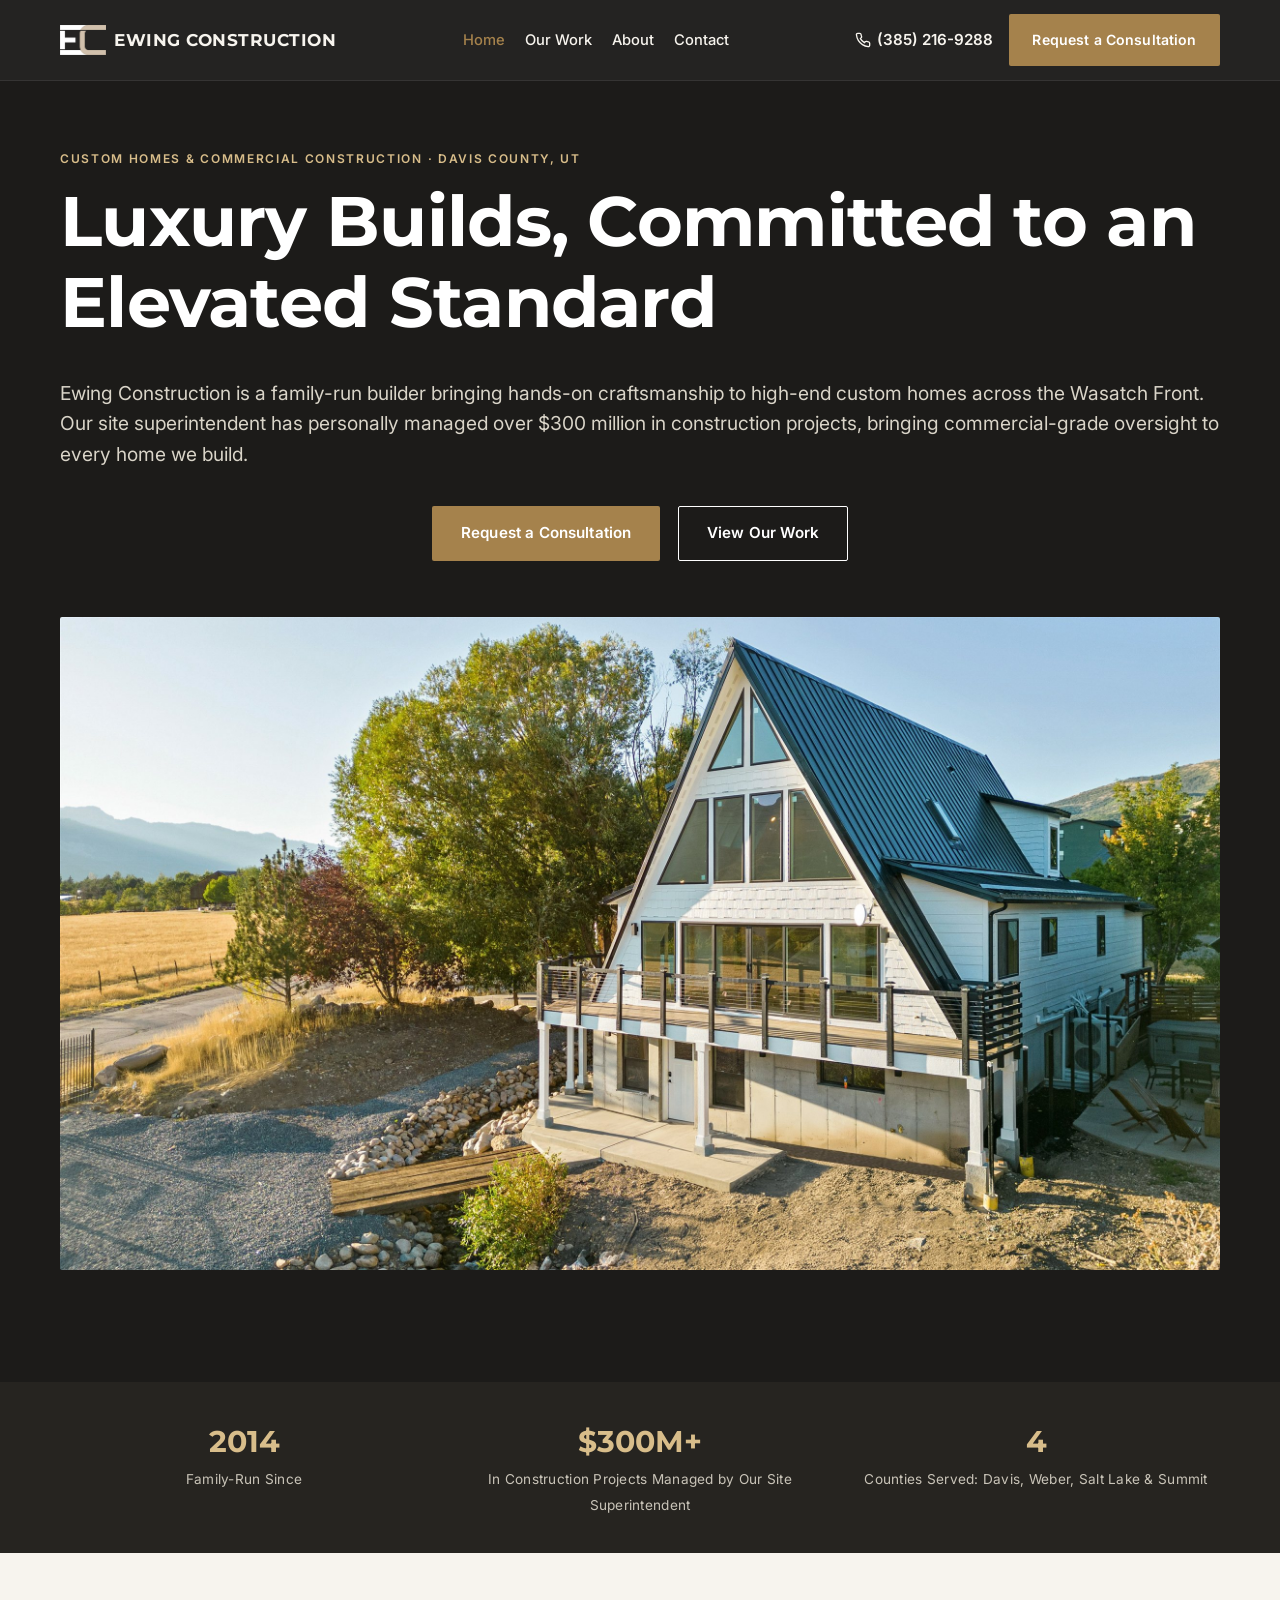
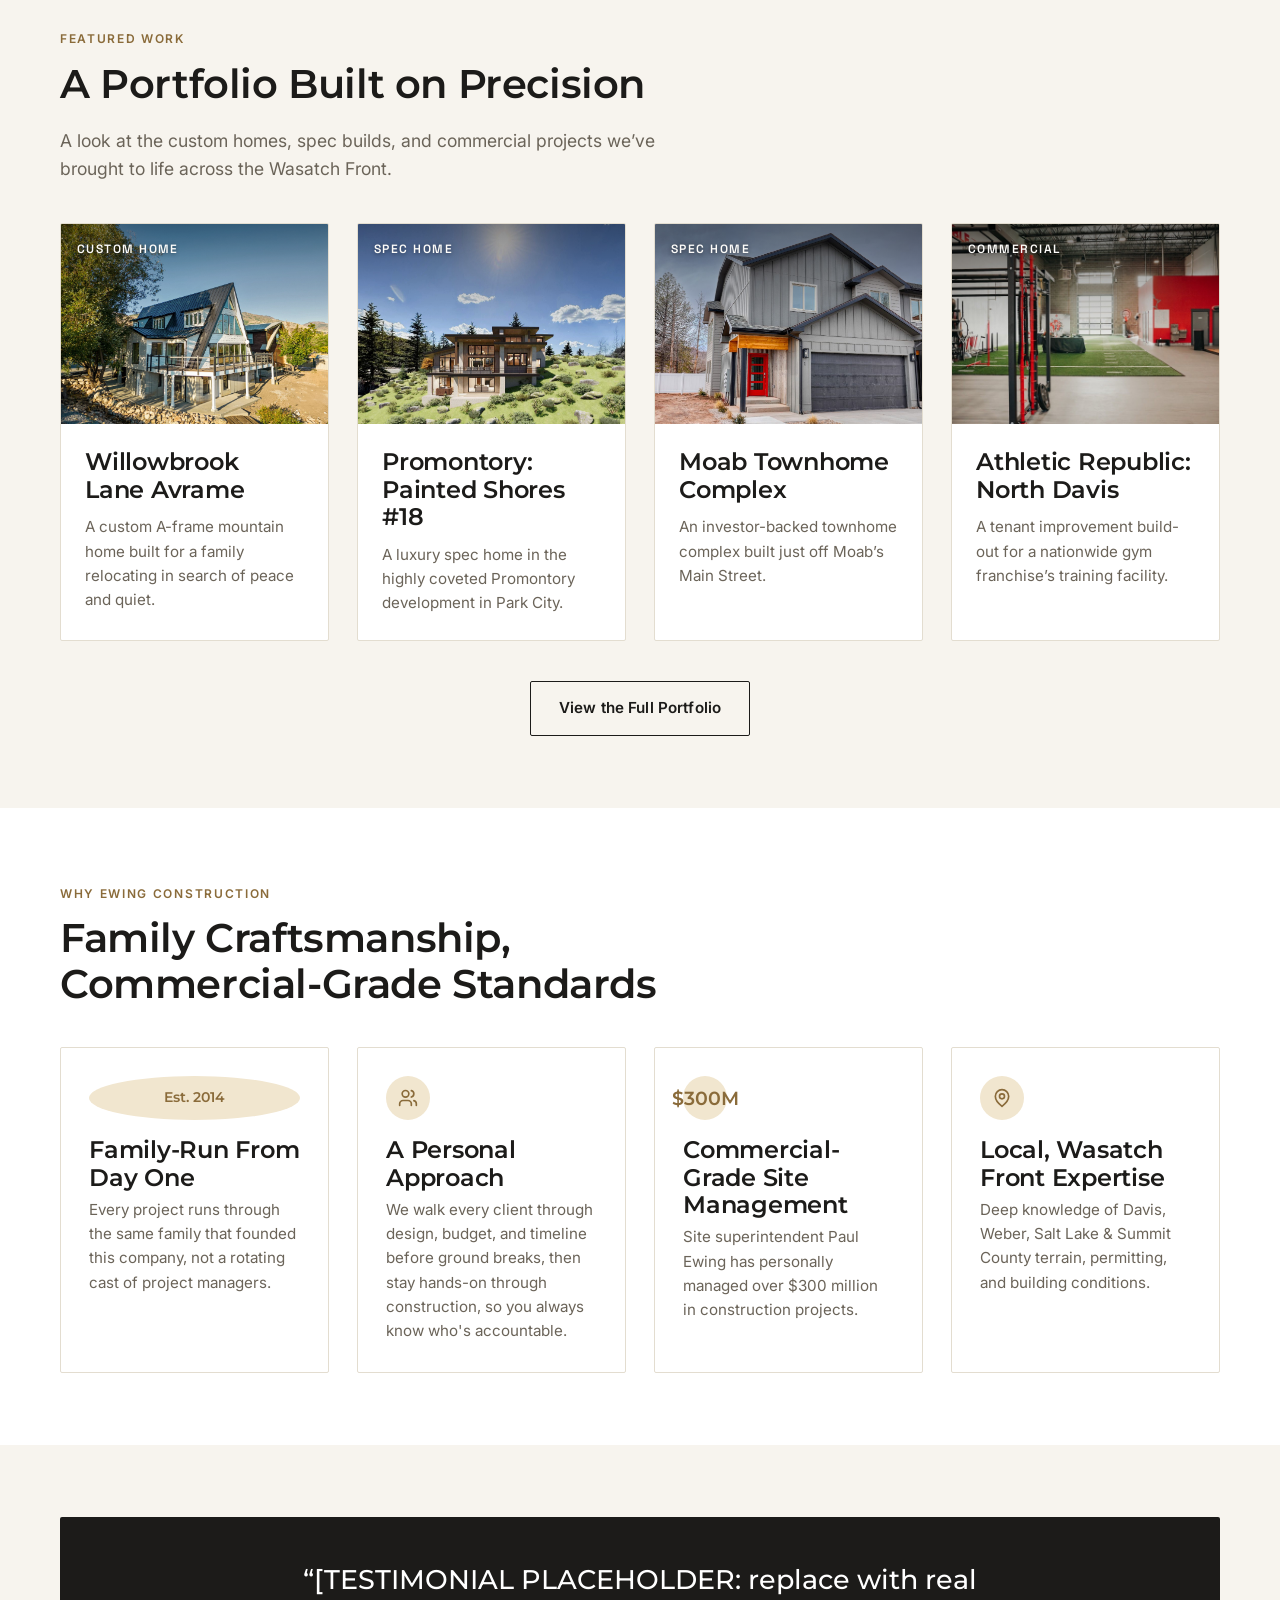
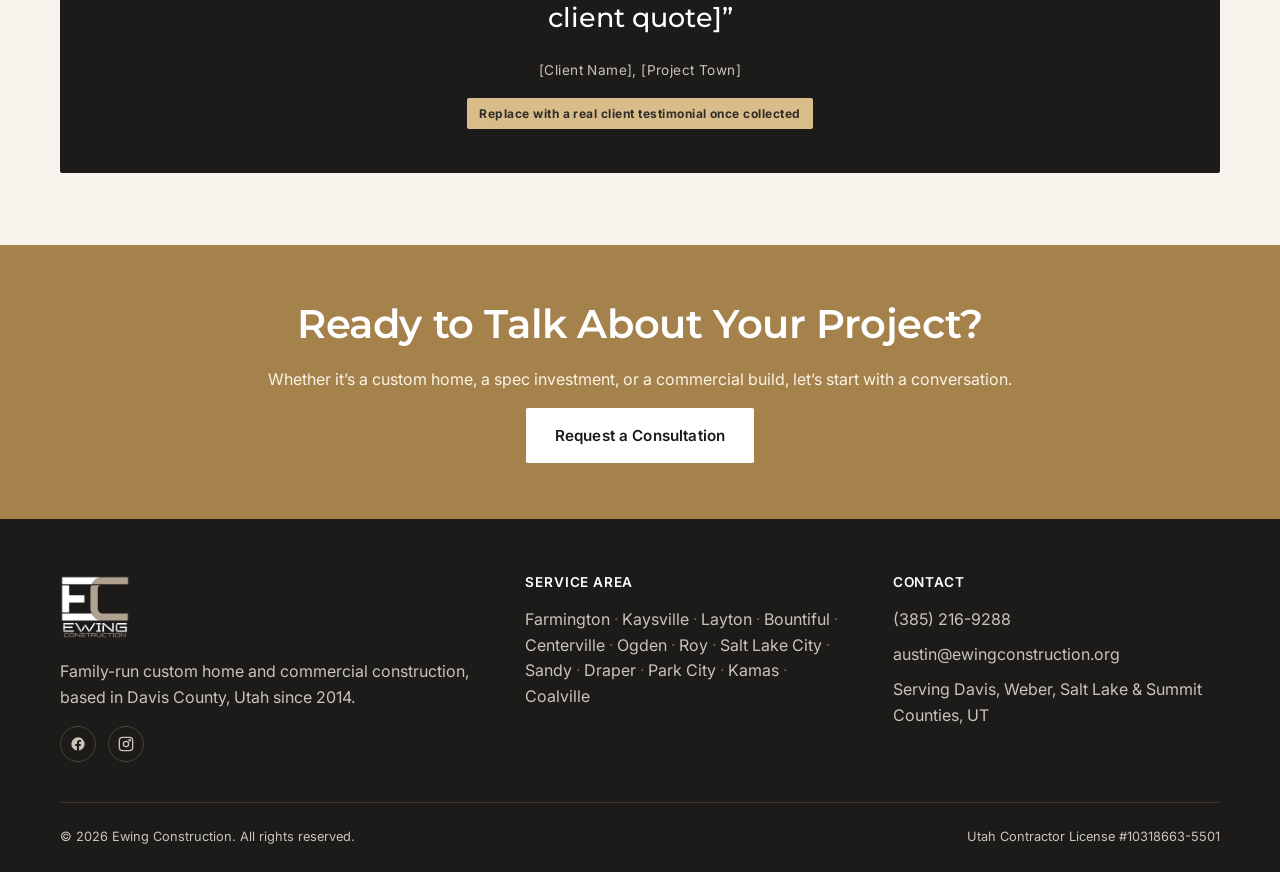
==== commit 67daca91: "Swap Moab Townhome Complex featured photo to front-of-house view The homepage and portfolio cover ph" ====
--- a/index.html
+++ b/index.html
@@ -111,7 +111,7 @@
         </article>
         <article class="project-card">
           <div class="project-photo-wrap">
-            <img class="project-photo" src="images/portfolio/moab-townhomes/cover.jpg" alt="Moab Townhome Complex exterior with red rock backdrop in Moab, Utah">
+            <img class="project-photo" src="images/portfolio/moab-townhomes/cover.jpg" alt="Moab Townhome Complex front entry with red door accent in Moab, Utah">
             <span class="project-tag-overlay">Spec Home</span>
           </div>
           <div class="project-card-body">
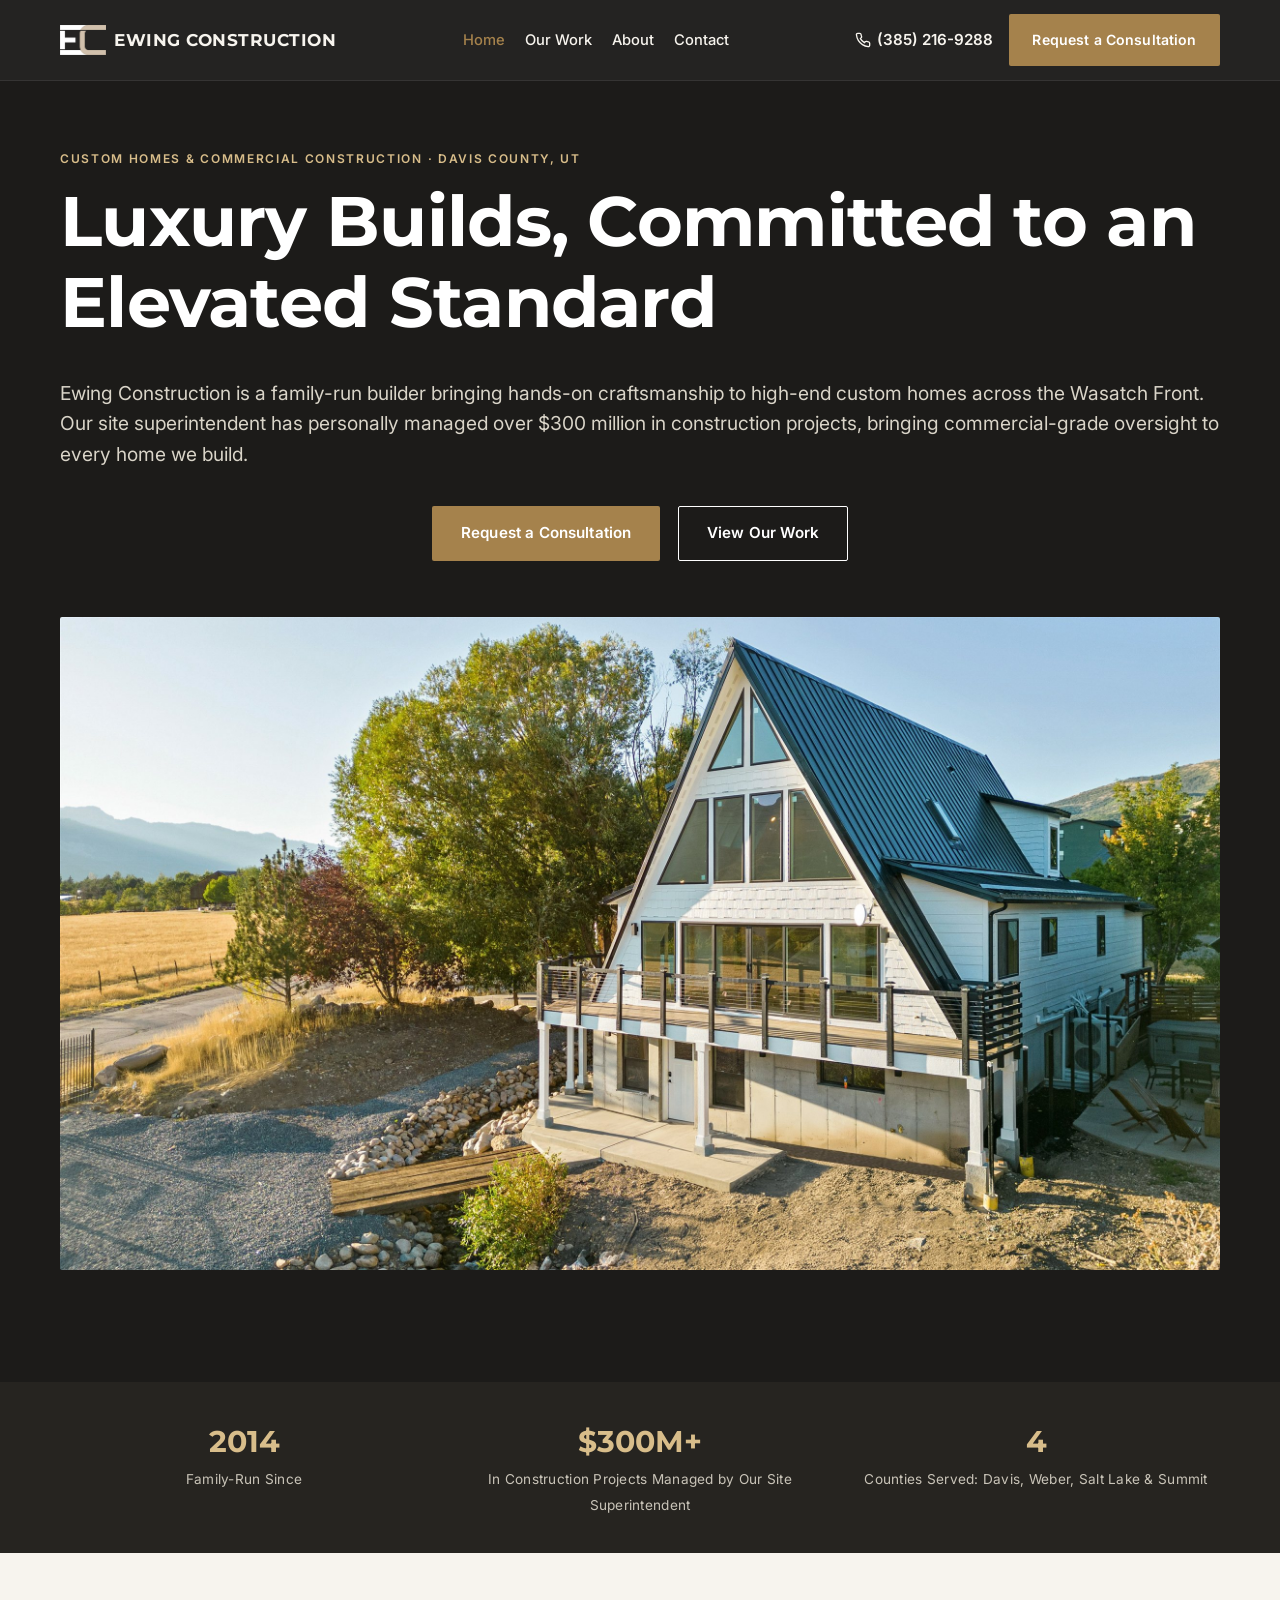
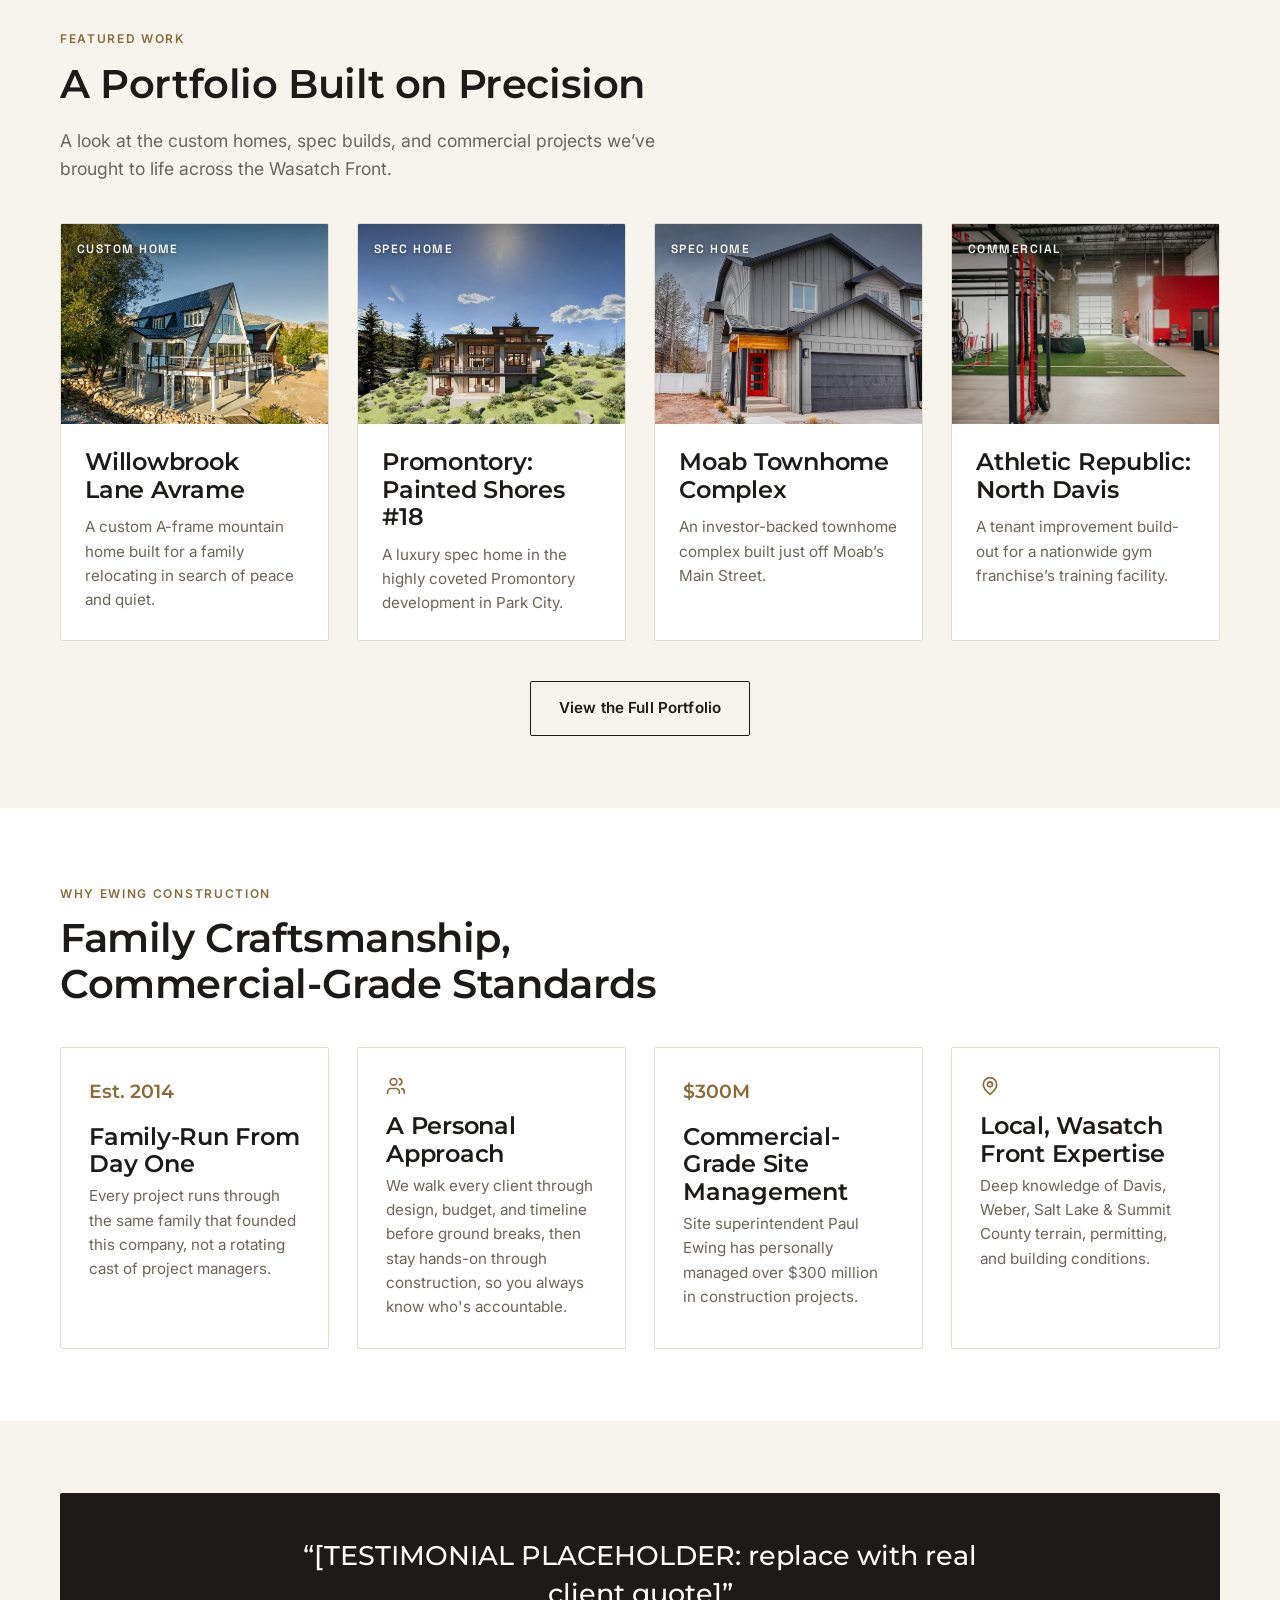
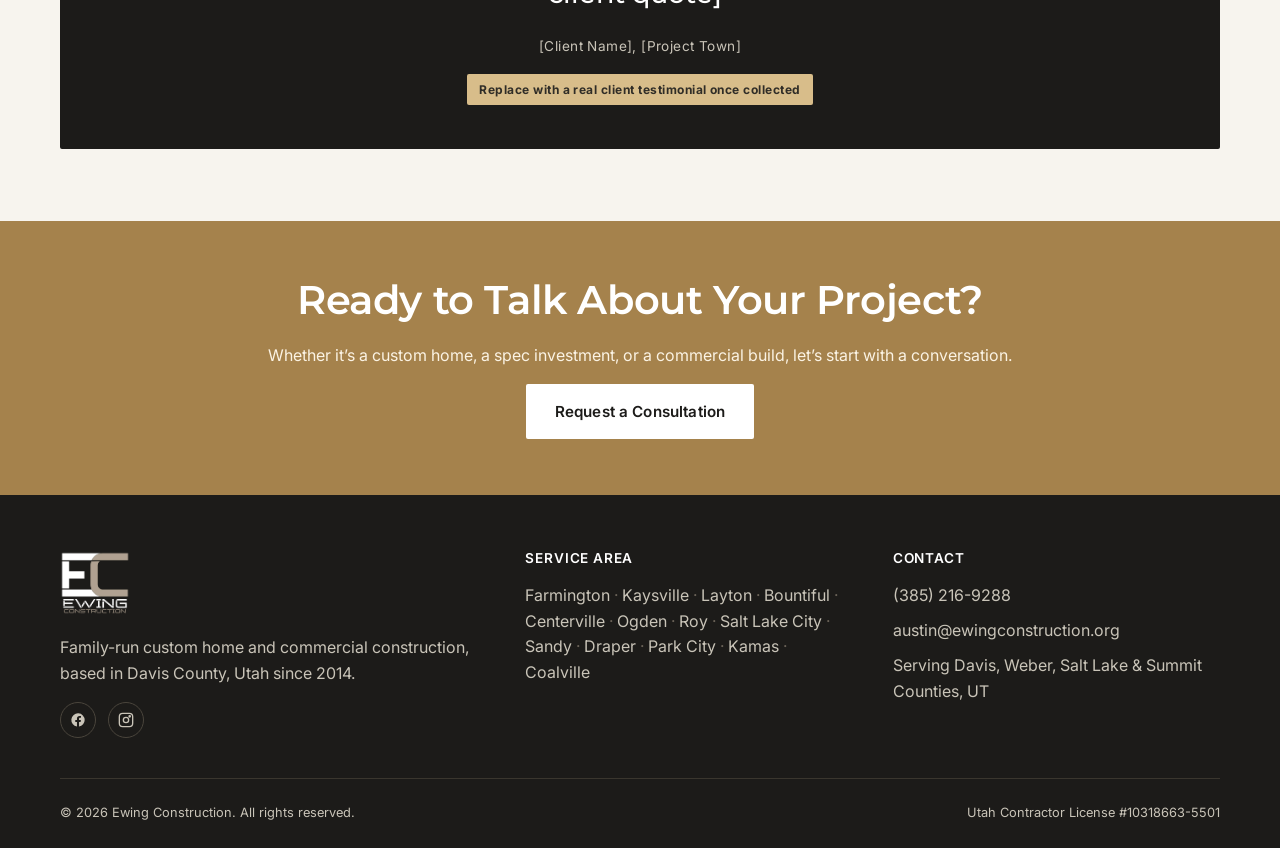
==== commit fc63147b: "Remove circle/pill backgrounds from homepage feature icons The four "Why Ewing Construction" tiles h" ====
--- a/index.html
+++ b/index.html
@@ -145,22 +145,22 @@
       </div>
       <div class="grid grid-4">
         <div class="feature-item">
-          <div class="icon icon-pill">Est. 2014</div>
+          <div class="icon icon-bare">Est. 2014</div>
           <h3>Family-Run From Day One</h3>
           <p>Every project runs through the same family that founded this company, not a rotating cast of project managers.</p>
         </div>
         <div class="feature-item">
-          <div class="icon"><svg width="20" height="20" viewBox="0 0 24 24" fill="none" stroke="currentColor" stroke-width="2" stroke-linecap="round" stroke-linejoin="round"><path d="M16 21v-2a4 4 0 0 0-4-4H6a4 4 0 0 0-4 4v2"/><circle cx="9" cy="7" r="4"/><path d="M22 21v-2a4 4 0 0 0-3-3.87"/><path d="M16 3.13a4 4 0 0 1 0 7.75"/></svg></div>
+          <div class="icon icon-bare"><svg width="20" height="20" viewBox="0 0 24 24" fill="none" stroke="currentColor" stroke-width="2" stroke-linecap="round" stroke-linejoin="round"><path d="M16 21v-2a4 4 0 0 0-4-4H6a4 4 0 0 0-4 4v2"/><circle cx="9" cy="7" r="4"/><path d="M22 21v-2a4 4 0 0 0-3-3.87"/><path d="M16 3.13a4 4 0 0 1 0 7.75"/></svg></div>
           <h3>A Personal Approach</h3>
           <p>We walk every client through design, budget, and timeline before ground breaks, then stay hands-on through construction, so you always know who's accountable.</p>
         </div>
         <div class="feature-item">
-          <div class="icon">$300M</div>
+          <div class="icon icon-bare">$300M</div>
           <h3>Commercial-Grade Site Management</h3>
           <p>Site superintendent Paul Ewing has personally managed over $300 million in construction projects.</p>
         </div>
         <div class="feature-item">
-          <div class="icon"><svg width="20" height="20" viewBox="0 0 24 24" fill="none" stroke="currentColor" stroke-width="2" stroke-linecap="round" stroke-linejoin="round"><path d="M20 10c0 6-8 12-8 12s-8-6-8-12a8 8 0 0 1 16 0z"/><circle cx="12" cy="10" r="3"/></svg></div>
+          <div class="icon icon-bare"><svg width="20" height="20" viewBox="0 0 24 24" fill="none" stroke="currentColor" stroke-width="2" stroke-linecap="round" stroke-linejoin="round"><path d="M20 10c0 6-8 12-8 12s-8-6-8-12a8 8 0 0 1 16 0z"/><circle cx="12" cy="10" r="3"/></svg></div>
           <h3>Local, Wasatch Front Expertise</h3>
           <p>Deep knowledge of Davis, Weber, Salt Lake &amp; Summit County terrain, permitting, and building conditions.</p>
         </div>
--- a/css/style.css
+++ b/css/style.css
@@ -475,6 +475,15 @@
   padding: 0 0.75rem;
   font-size: 0.85rem;
   white-space: nowrap;
+}
+.feature-item .icon.icon-bare {
+  width: fit-content;
+  height: auto;
+  min-width: 0;
+  background: transparent;
+  border-radius: 0;
+  padding: 0;
+  justify-content: flex-start;
 }
 .feature-item h3 { margin-bottom: 0.4rem; }
 .feature-item p { color: var(--color-text-light); margin: 0; font-size: 0.95rem; }
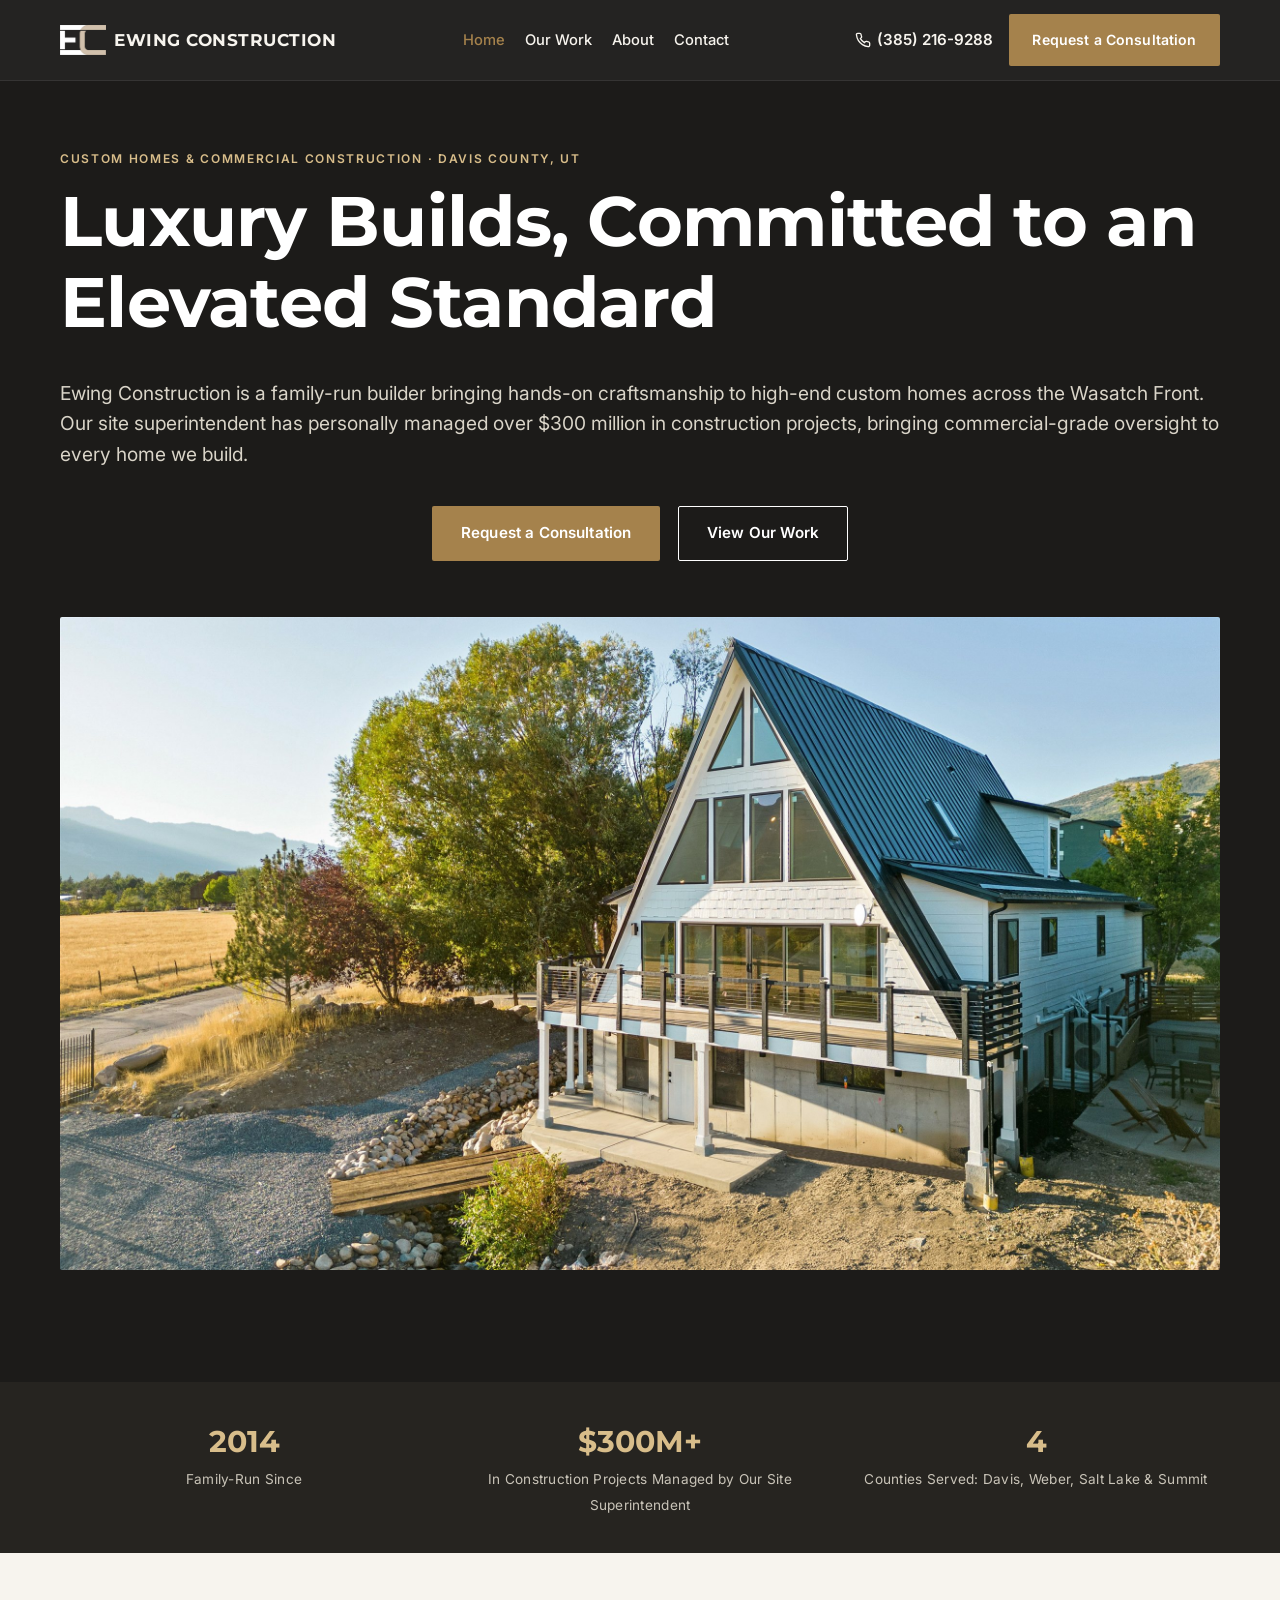
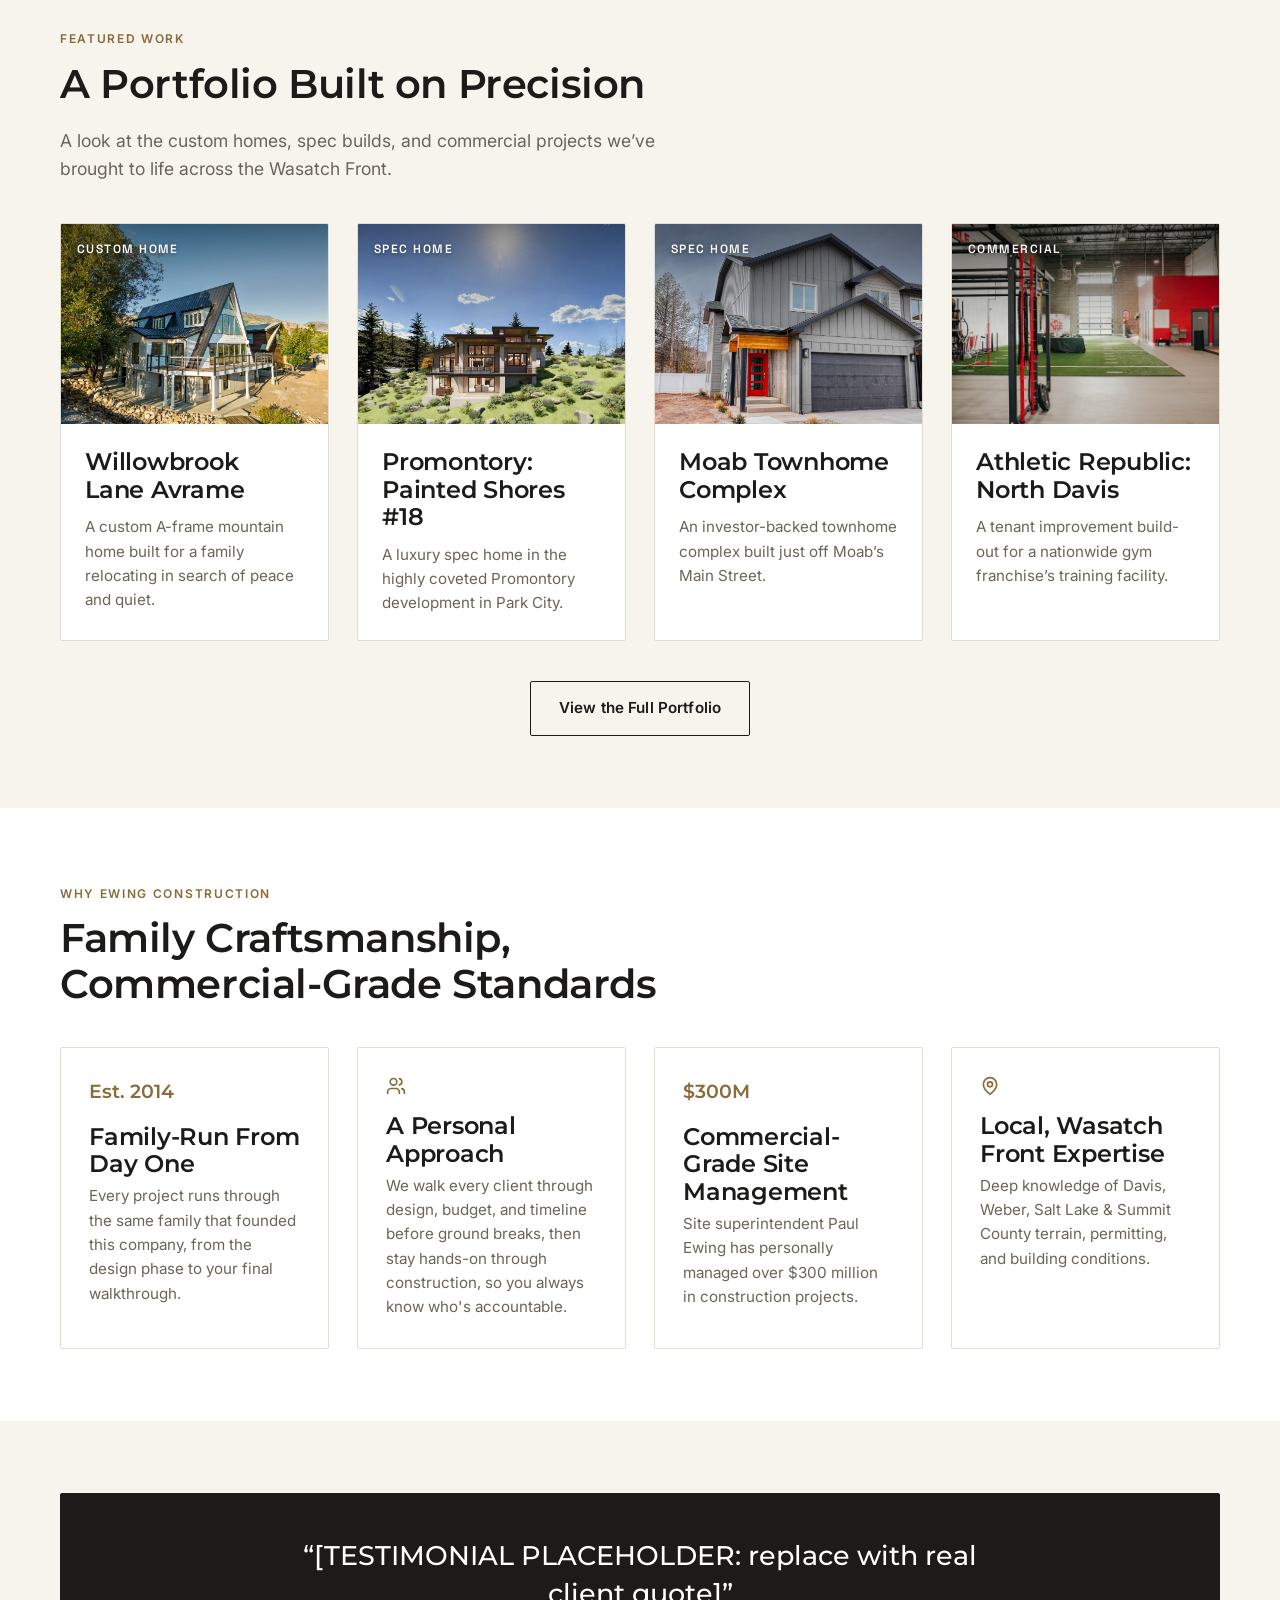
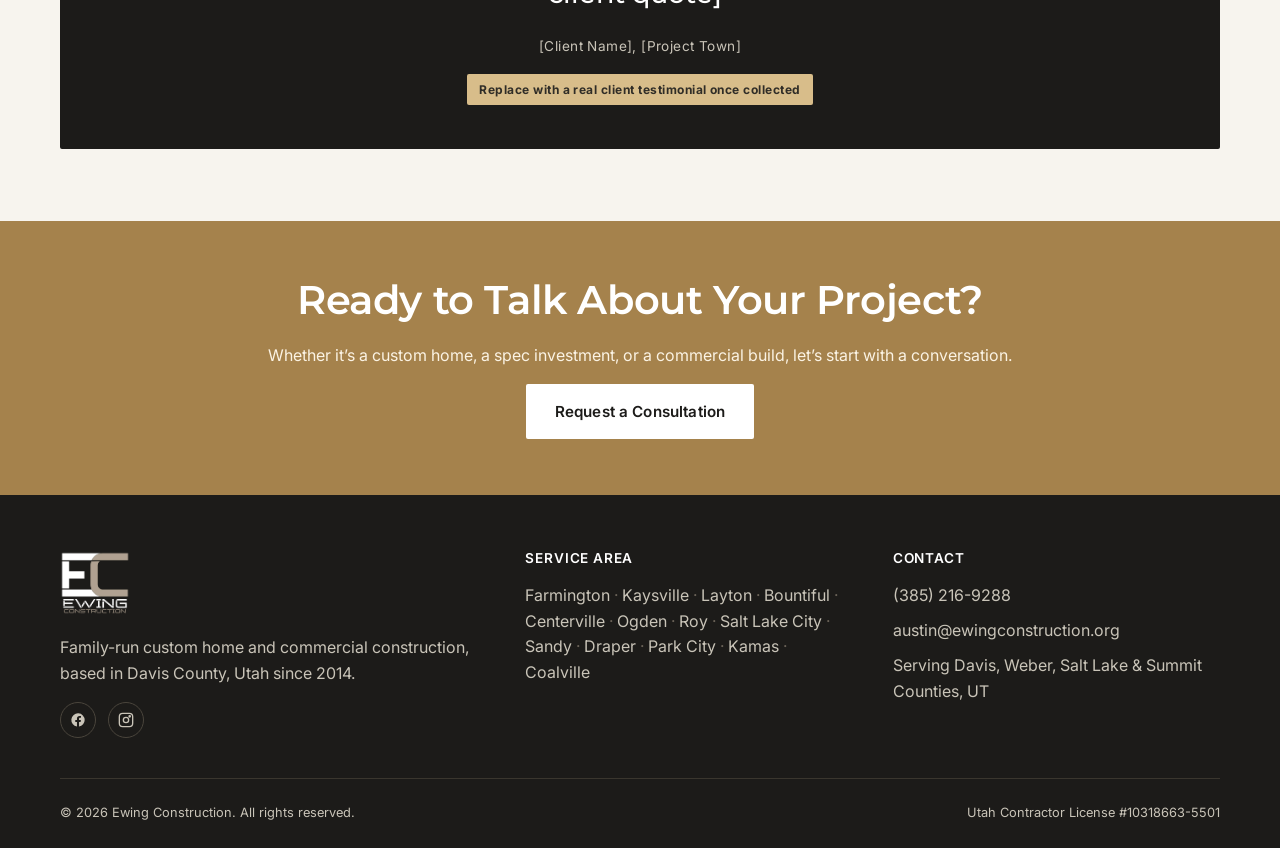
==== commit b6b676ee: "Update Family-Run From Day One tile copy on homepage Co-Authored-By: Claude Fable 5 <noreply@anthrop" ====
--- a/index.html
+++ b/index.html
@@ -147,7 +147,7 @@
         <div class="feature-item">
           <div class="icon icon-bare">Est. 2014</div>
           <h3>Family-Run From Day One</h3>
-          <p>Every project runs through the same family that founded this company, not a rotating cast of project managers.</p>
+          <p>Every project runs through the same family that founded this company, from the design phase to your final walkthrough.</p>
         </div>
         <div class="feature-item">
           <div class="icon icon-bare"><svg width="20" height="20" viewBox="0 0 24 24" fill="none" stroke="currentColor" stroke-width="2" stroke-linecap="round" stroke-linejoin="round"><path d="M16 21v-2a4 4 0 0 0-4-4H6a4 4 0 0 0-4 4v2"/><circle cx="9" cy="7" r="4"/><path d="M22 21v-2a4 4 0 0 0-3-3.87"/><path d="M16 3.13a4 4 0 0 1 0 7.75"/></svg></div>
--- a/css/style.css
+++ b/css/style.css
@@ -582,13 +582,85 @@
   display: block;
 }
 
+/* ---- Contact page: split card layout ---- */
+.contact-card {
+  display: grid;
+  grid-template-columns: 1fr;
+  border: 1px solid var(--color-border);
+  border-radius: 12px;
+  overflow: hidden;
+}
+@media (min-width: 900px) {
+  .contact-card { grid-template-columns: 35% 65%; }
+}
+.contact-panel {
+  background: #2E2A22;
+  color: #F3EFE6;
+  padding: 3rem 2.25rem;
+  display: flex;
+  align-items: center;
+  position: relative;
+  overflow: hidden;
+}
+.contact-panel-content { position: relative; z-index: 1; }
+.contact-panel h2 {
+  font-family: "Fraunces", var(--font-display);
+  font-weight: 600;
+  color: #F3EFE6;
+  font-size: clamp(1.6rem, 2vw + 1.2rem, 2.1rem);
+  margin-bottom: 0.75rem;
+}
+.contact-panel-content > p {
+  color: #d9d2c2;
+  margin-bottom: 2rem;
+}
+.info-block { margin-bottom: 1.5rem; }
+.info-block:last-child { margin-bottom: 0; }
+.info-label {
+  display: block;
+  font-family: "Space Grotesk", var(--font-body);
+  font-size: 0.7rem;
+  font-weight: 600;
+  letter-spacing: 0.12em;
+  text-transform: uppercase;
+  color: #b9ac8f;
+  margin-bottom: 0.3rem;
+}
+.info-value {
+  font-size: 1.05rem;
+  font-weight: 500;
+  color: #F3EFE6;
+}
+.contact-form-panel {
+  background: var(--color-white);
+  padding: 2.5rem;
+}
+.contact-form-panel .btn-primary {
+  background: #2E2A22;
+  color: #F3EFE6;
+  font-family: "Space Grotesk", var(--font-body);
+}
+.contact-form-panel .btn-primary:hover { background: #1f1c17; }
+
+.form-row-3 {
+  display: grid;
+  grid-template-columns: repeat(3, 1fr);
+  gap: 1rem;
+  margin-bottom: 1.25rem;
+}
+@media (max-width: 480px) {
+  .form-row-3 { grid-template-columns: 1fr; }
+}
+.compact-question label {
+  display: block;
+  font-weight: 600;
+  font-size: 0.8rem;
+  margin-bottom: 0.4rem;
+}
+.compact-question .pill-group { gap: 0.4rem; }
+.compact-question .pill-option span { padding: 0.5rem 0.85rem; font-size: 0.8rem; }
+
 /* ---- Form ---- */
-.form-wrap {
-  background: var(--color-white);
-  border: 1px solid var(--color-border);
-  border-radius: var(--radius);
-  padding: 2rem;
-}
 .form-row { margin-bottom: 1.25rem; }
 .form-row label {
   display: block;
@@ -621,53 +693,16 @@
 @media (min-width: 640px) {
   .form-row-2 { grid-template-columns: 1fr 1fr; }
 }
-.form-note {
-  font-size: 0.85rem;
-  color: var(--color-text-light);
-  margin-top: 1rem;
-}
-
-/* ---- Contact form: type tabs, pill radios, timeline ---- */
-.type-tabs {
-  display: flex;
-  flex-wrap: wrap;
-  gap: 0.6rem;
-  margin-bottom: 1.75rem;
-}
-.type-tab {
-  flex: 1 1 140px;
-  padding: 0.9rem 0.75rem;
-  border: 1px solid var(--color-border);
-  border-radius: var(--radius);
-  background: var(--color-cream);
-  color: var(--color-text);
-  font-family: var(--font-body);
-  font-weight: 600;
-  font-size: 0.88rem;
-  text-align: center;
-  cursor: pointer;
-  transition: background var(--transition), color var(--transition), border-color var(--transition);
-}
-.type-tab:hover { border-color: var(--color-accent); }
-.type-tab.is-active {
-  background: var(--color-charcoal);
-  border-color: var(--color-charcoal);
-  color: var(--color-white);
-}
-.form-conditional {
-  padding-top: 0.25rem;
-  margin-bottom: 0.25rem;
-  border-top: 1px dashed var(--color-border);
-}
-.form-conditional[hidden] { display: none; }
-.form-conditional .conditional-eyebrow {
+
+/* ---- Contact form: pill radios, timeline ---- */
+.conditional-eyebrow {
   display: block;
   font-size: 0.75rem;
   font-weight: 700;
   letter-spacing: 0.06em;
   text-transform: uppercase;
   color: var(--color-accent-dark);
-  margin: 1.1rem 0 0.9rem;
+  margin: 0.5rem 0 0.9rem;
 }
 
 .pill-group {
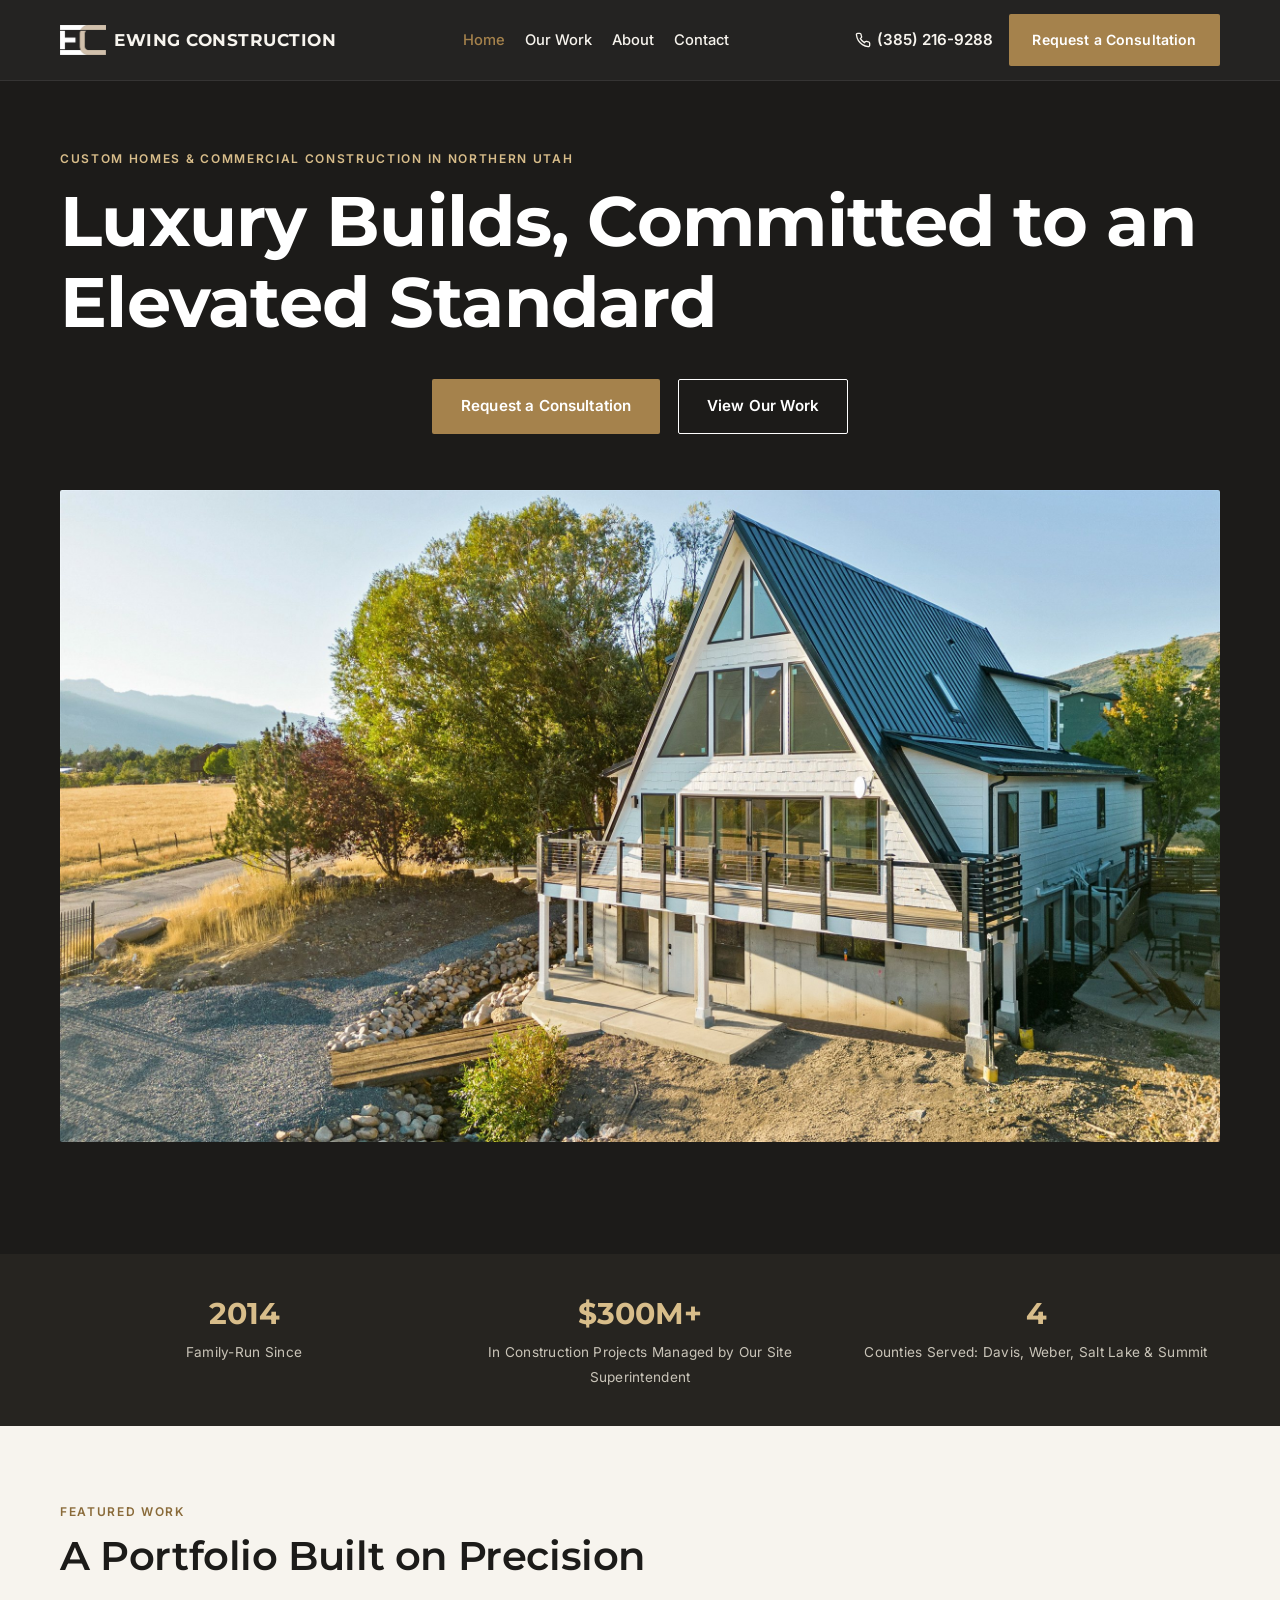
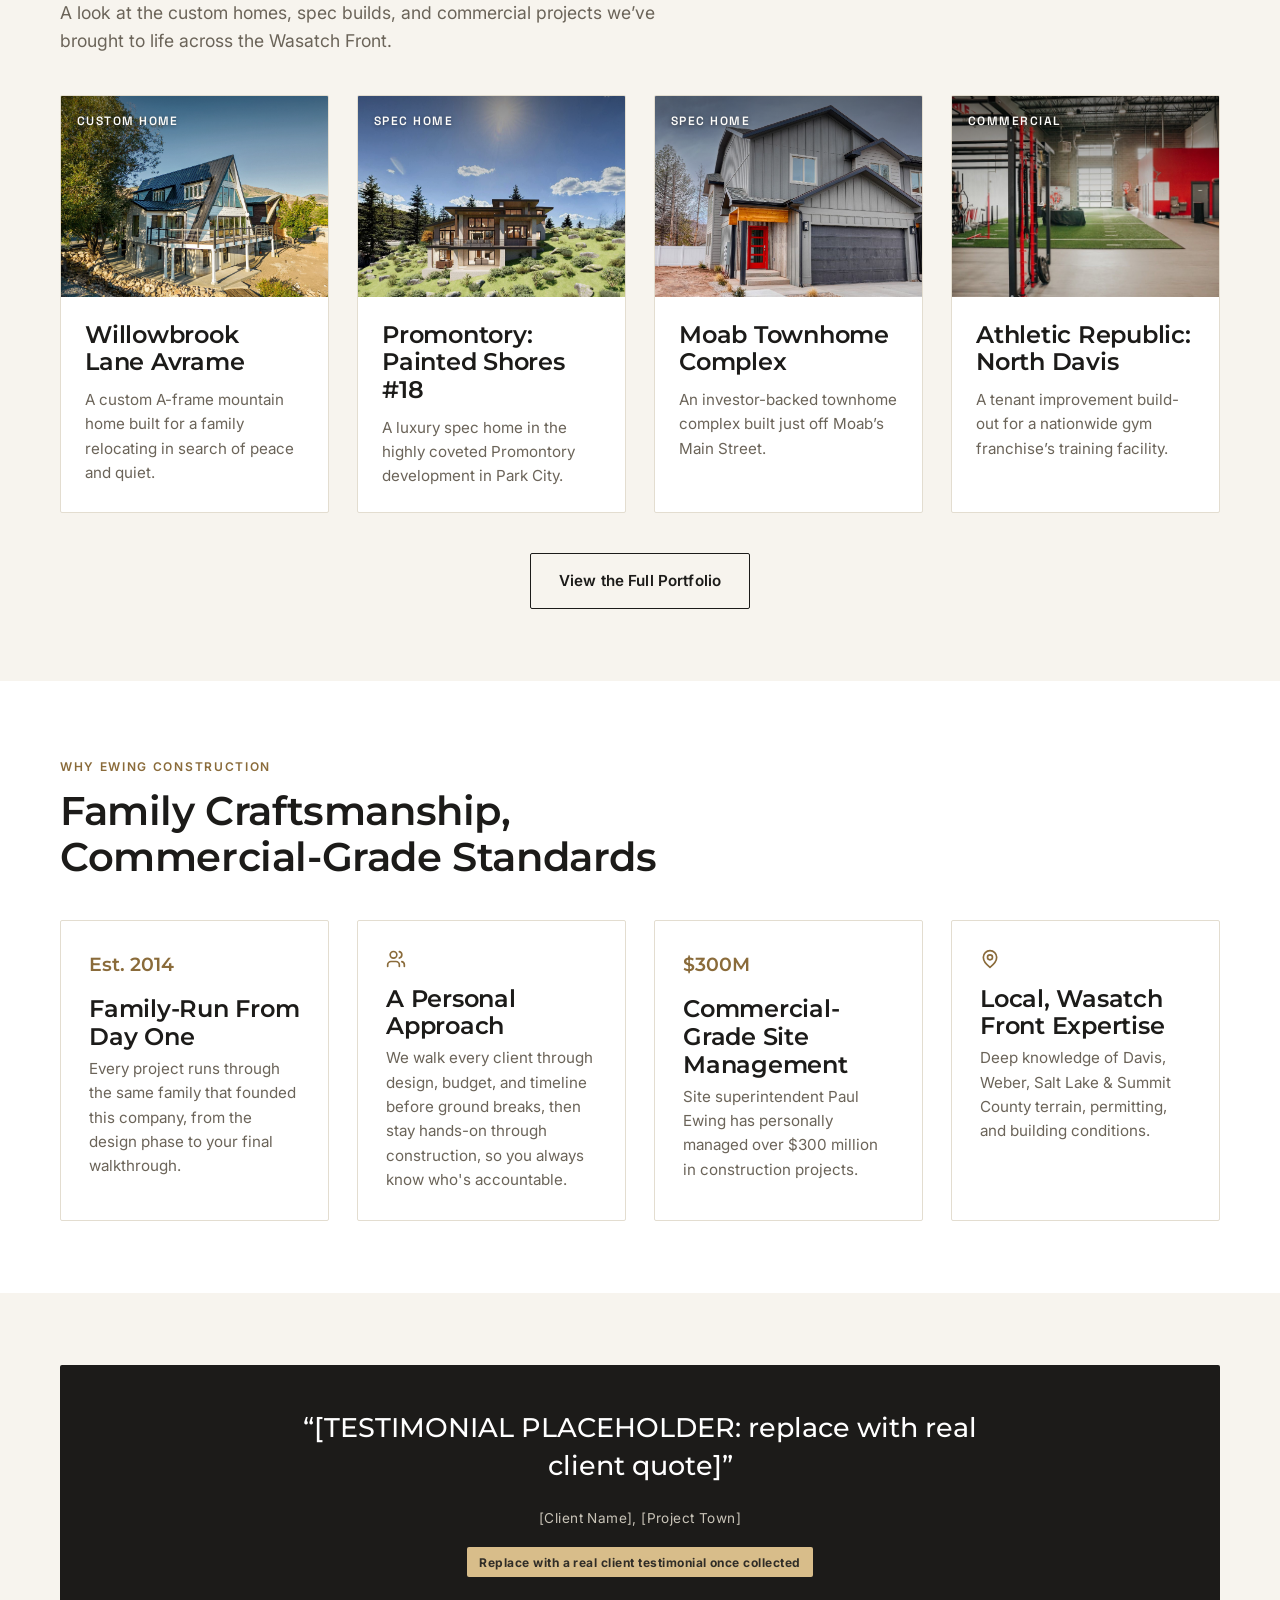
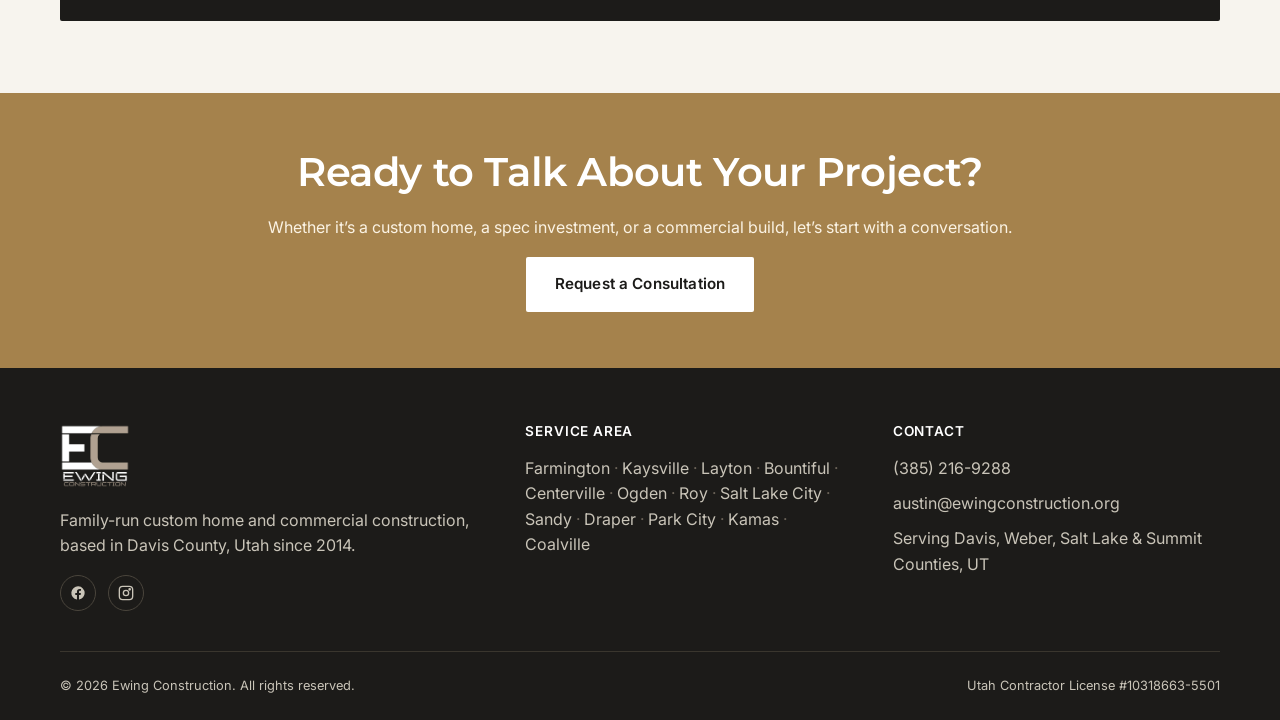
==== commit 0b952b9e: "Trim homepage hero: remove lede paragraph, shorten eyebrow to Northern Utah Co-Authored-By: Claude S" ====
--- a/index.html
+++ b/index.html
@@ -49,9 +49,8 @@
   <!-- Hero -->
   <section class="hero" style="padding-top:0;">
     <div class="container hero-content">
-      <span class="eyebrow">Custom Homes &amp; Commercial Construction · Davis County, UT</span>
+      <span class="eyebrow">Custom Homes &amp; Commercial Construction in Northern Utah</span>
       <h1>Luxury Builds, Committed to an Elevated Standard</h1>
-      <p class="lede">Ewing Construction is a family-run builder bringing hands-on craftsmanship to high-end custom homes across the Wasatch Front. Our site superintendent has personally managed over $300 million in construction projects, bringing commercial-grade oversight to every home we build.</p>
       <div class="hero-ctas">
         <a href="contact.html" class="btn btn-primary">Request a Consultation</a>
         <a href="portfolio.html" class="btn btn-outline" style="color:#fff;">View Our Work</a>
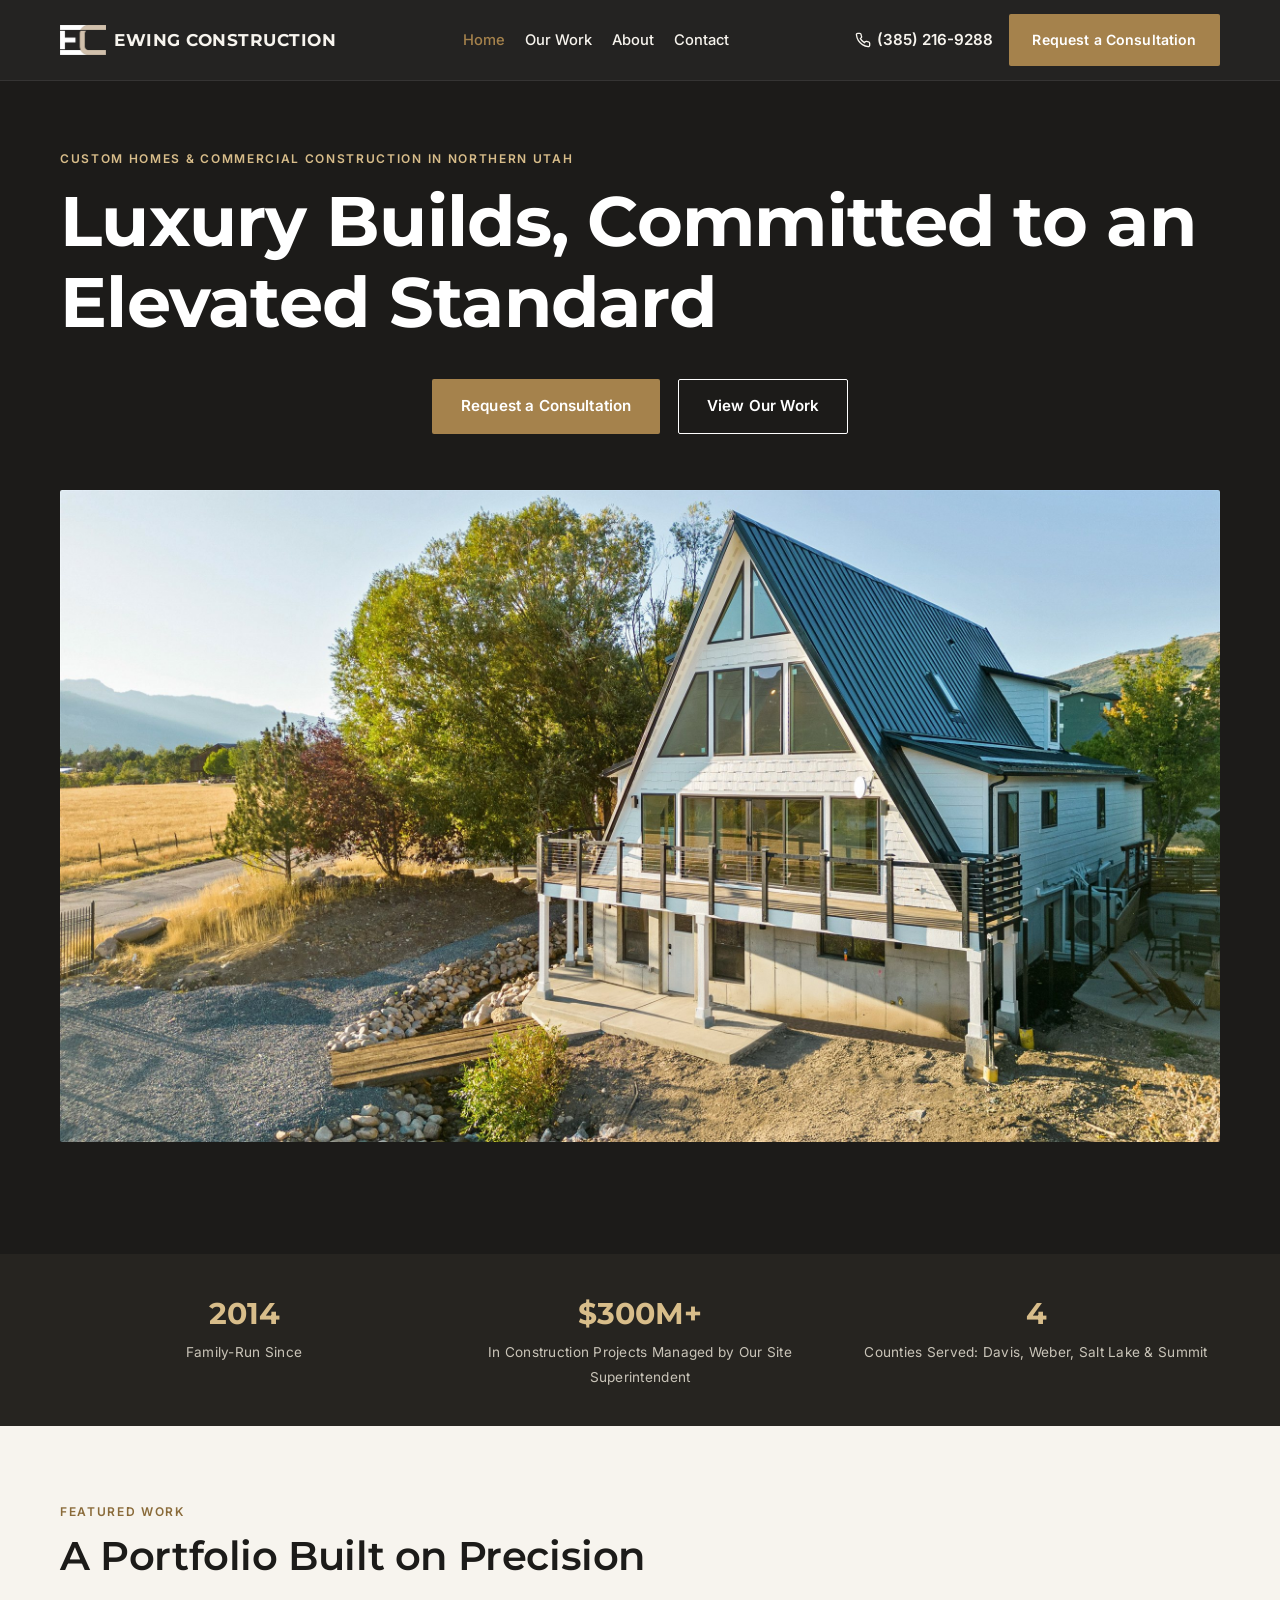
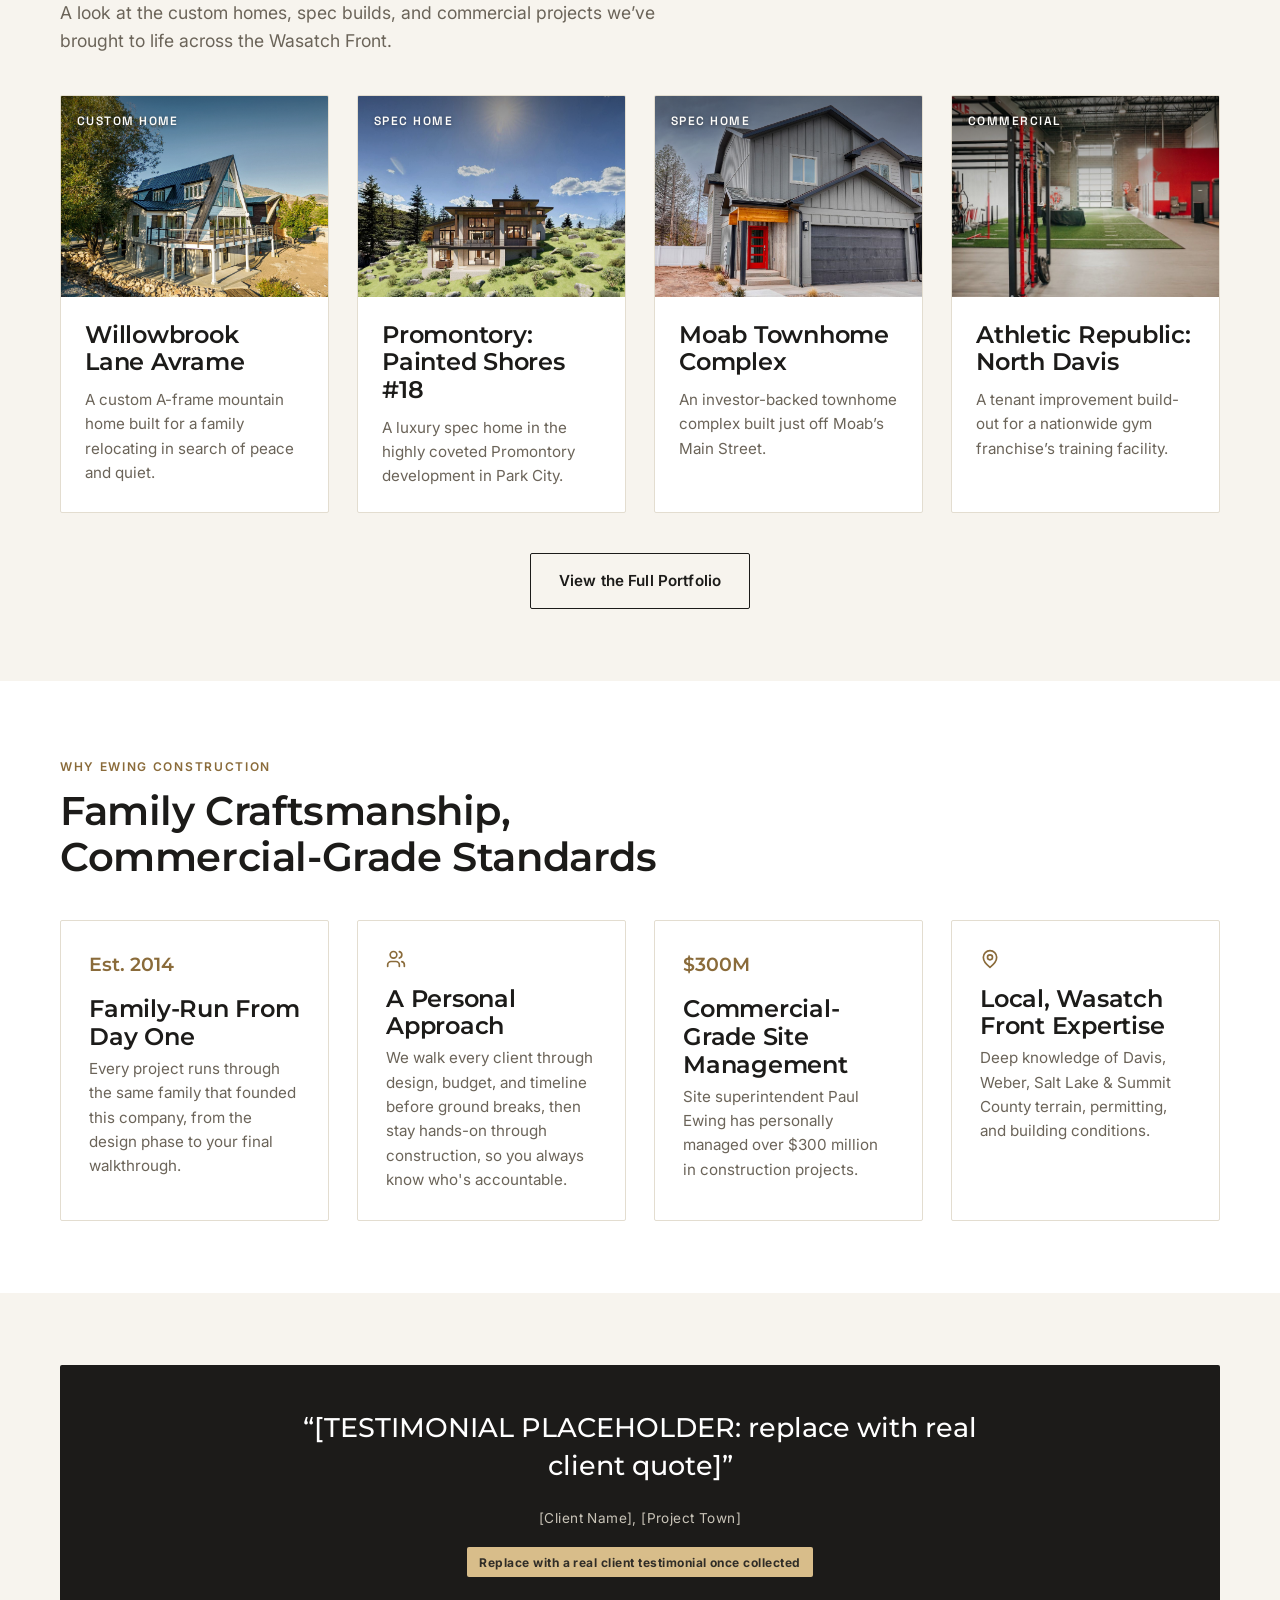
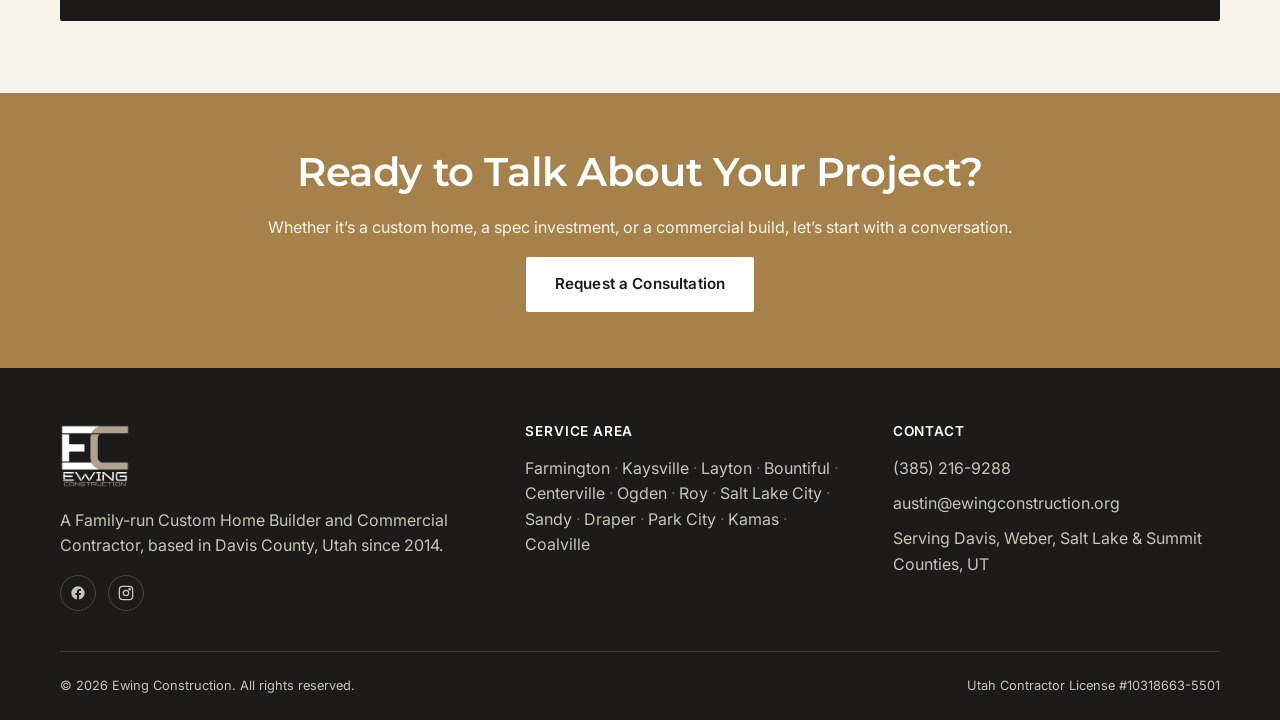
==== commit 3b6f672d: "Update footer tagline site-wide Co-Authored-By: Claude Sonnet 5 <noreply@anthropic.com>" ====
--- a/index.html
+++ b/index.html
@@ -194,7 +194,7 @@
     <div class="footer-grid">
       <div>
         <a href="index.html" class="footer-logo footer-logo-img"><img src="images/logo-transparent.png" alt="Ewing Construction"></a>
-        <p>Family-run custom home and commercial construction, based in Davis County, Utah since 2014.</p>
+        <p>A Family-run Custom Home Builder and Commercial Contractor, based in Davis County, Utah since 2014.</p>
         <!-- PLACEHOLDER: replace # with real social profile URLs -->
         <div class="footer-social">
           <a href="#" aria-label="Ewing Construction on Facebook">
